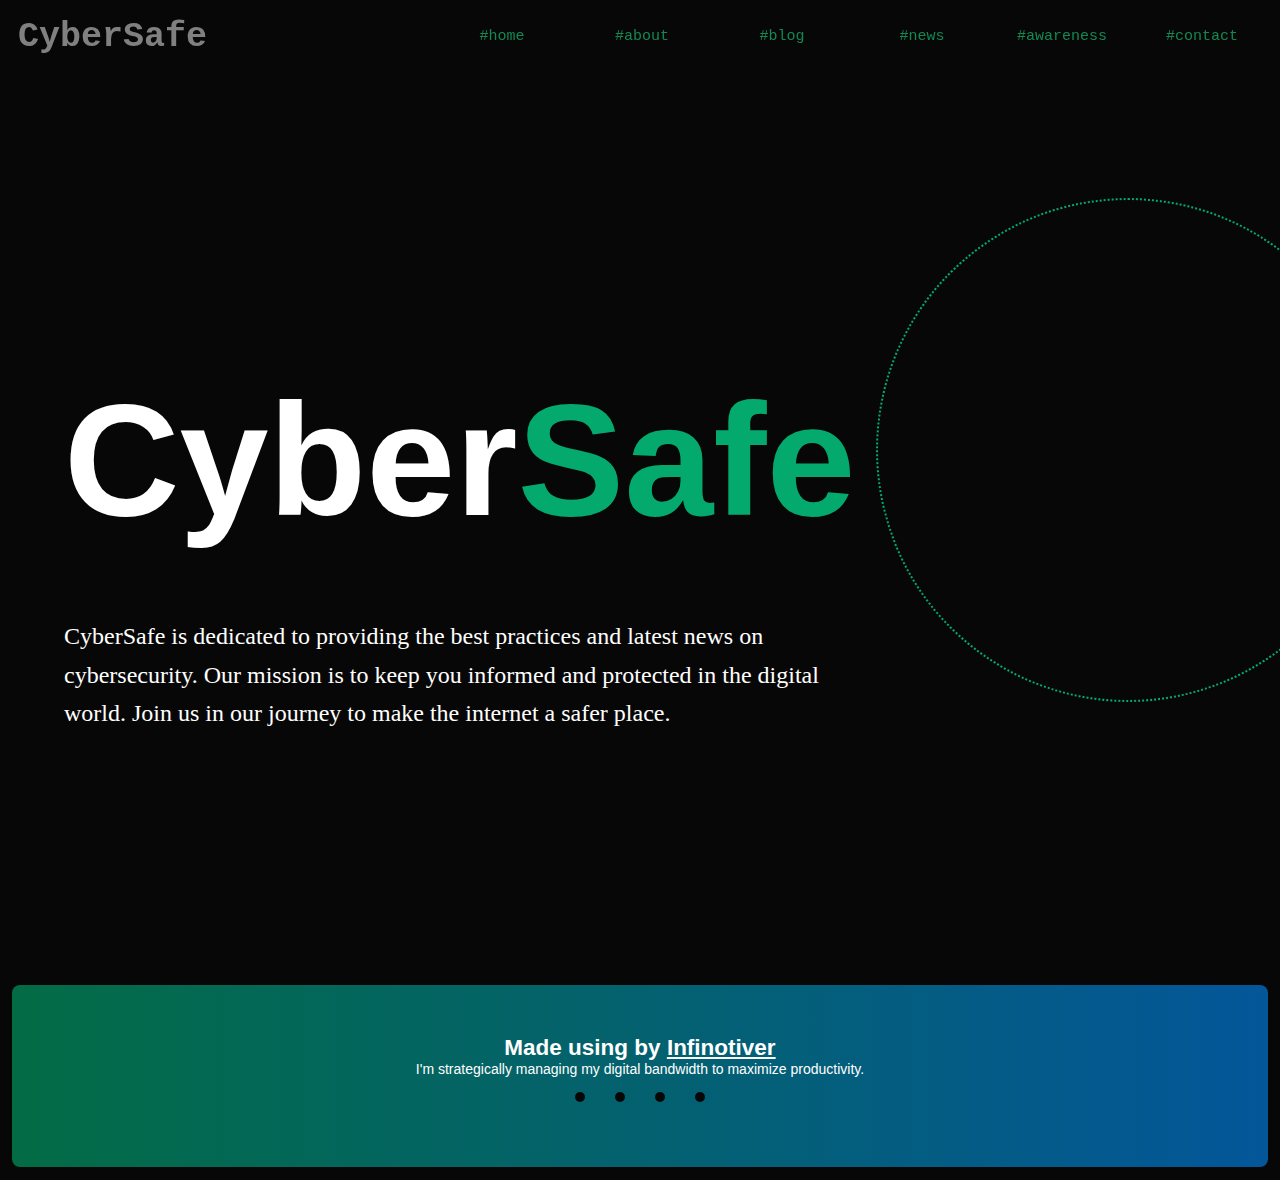
==== index.html @ e6b2fe3d "refactor: add decorative circle in header section" ====
<html>

<head>
    <link rel="stylesheet" href="assets/style.css">
    <link href="assets\boxicons\css\boxicons.min.css" rel="stylesheet">
    <title>CyberSafe | Home</title>
    <meta content="" name="description">
    <meta content="" name="keywords">
    <meta name="viewport" content="width=device-width,initial-scale=1.0">
    <!-- Favicons -->
    <link href="#" rel="icon">
    <link href="#" rel="apple-touch-icon">

</head>

<body>

    <div class="nav-bar">
        <h1>CyberSafe</h1>
        <ul>
            <li><a href="#">#home</a></li>
            <li><a href="#about">#about</a></li>
            <li><a href="#blog"></i>#blog</a></li>
            <li><a href="#news"></i>#news</a></li>
            <li><a href="#"></i>#awareness</a></li>
            <li><a href="#"></i>#contact</a></li>
        </ul>
    </div>
    <div class="header">
        <div class="header-text">
            <span class="white">Cyber</span><span class="green">Safe</span>
        </div>
        <div class="description">
            CyberSafe is dedicated to providing the best practices and latest news on cybersecurity. Our mission is to
            keep you informed and protected in the digital world. Join us in our journey to make the internet a safer
            place.
        </div>

        <div id="circle1"></div>
    </div>

    <footer>

        <div class="footer">
            <h2 align="center">Made using <span style="color: #f3ba94;"><i class="bx bxs-brain"></i></span> by
                <strong><u>Infinotiver</u></strong>
            </h2>
            <p align="center" style="font-size: 14px; color: #fff;">I'm strategically managing my digital bandwidth to
                maximize productivity.</p>
            <div class="footer-icons">
                <a href="https://github.com/infinotiver"><i class="bx bxl-github"></i></a>
                <a href="mailto:contact@infinotiver.anonaddy.com"><i class="bx bx-mail-send"></i></a>
                <a href="https://dsc.gg/cyberlarkhq"><i class="bx bxl-discord-alt"></i></a>
                <a href="htttps://infinotiver.is-a.dev"><i class="bx bx-globe"></i></a>
            </div>
        </div>
    </footer>
    <script src="assets/main.js"></script>
</body>

</html>
---- assets/style.css ----
:root {
  --text: #ffffff;
  --background: #080707;
  --primary: #20b47e;
  --secondary: #138853;
  --accent: #04aa6d;
}

/* ----------------------------------------
  General Styles
---------------------------------------- */

/* Reset default padding and margin */
* {
  padding: 0;
  margin: 0;
}

/* Body styles */
body {
  background: var(--background);
  -webkit-font-smoothing: antialiased;
  font: 15px arial;
  color: var(--text);
}


/* ----------------------------------------
  Selection Styles
---------------------------------------- */

/* Selected text styles */
::selection {
  background: var(--background);
  color: var(--primary);
}

/* Scrollbar styles */
::-webkit-scrollbar {
  width: 10px;
  display: none;
}


/* ----------------------------------------
  Miscellaneous Styles
---------------------------------------- */
.header {
  height: 100vh;
  display: flex;
  flex-direction: column;
  justify-content: center;
  align-items: flex-start;
  /* Align items to the left */
  color: var(--text);
  text-align: left;
  /* Align text to the left */
  position: relative;
  overflow: hidden;
  padding-left: 5vw;
  /* Add some left padding to match your design */
}

/* Base styles for header text */
.header-text {
  font-size: 10rem;
  font-weight: 700;
  padding: 5vh 0;
  /* Adjust padding to match design */
  color: var(--text);
  margin: 10px 0;
  display: block;
  /* Change to block to stack elements vertically */
  transition: all 0.5s ease;
}

/* Styles for white and green text in header */
.header-text .white,
.header-text .green {
  display: inline;
  transition: color 0.5s ease;
}

/* Styles for green text in header */
.header-text .green {
  color: var(--accent);
}

/* Hover effects for header text */
.header-text:hover {
  transform: translateX(20px);
}

/* Responsive adjustments for header text */
@media (max-width: 768px) {
  .header-text {
    font-size: 5rem;
    padding: 2.5vh 0;
  }

  .description {
    font-size: 1rem;
  }
}

/* Animation keyframes for header text */
@keyframes fadeIn {
  from {
    opacity: 0;
  }

  to {
    opacity: 1;
  }
}

/* Apply animation to header text */
.header-text {
  animation: fadeIn 2s ease-out;
}

.description {
  font-size: 1.5rem;
  margin-top: 10px;
  max-width: 800px;
  line-height: 1.6;
  text-align: left;
  /* Align text to the left */
  color: var(--text);
  font-family: consolas;
}



/* ----------------------------------------
  Master Navigation Panel
---------------------------------------- */
/* Styles for navigation bar */
.nav-bar {
  font-family: "Roboto Mono", monospace;
  top: 0;
  left: 0;
  z-index: 999;
  display: flex;
  align-items: center;
  text-align: center;
  position: sticky;
  background-color: transparent;
  backdrop-filter: blur(50px);
  padding: 8px;
  border-radius: 0 0 8px 8px;
}

/* Styles for navigation bar heading */
.nav-bar h1 {
  color: gray;
  font-size: 35px;
  margin-left: 10px;
  flex-grow: 1;
  text-align: left;
}

/* Hover effects for navigation bar heading */
.nav-bar h1:hover {
  color: var(--text);
}

/* Styles for navigation bar list */
.nav-bar ul {
  display: inline-flex;
  list-style: none;
  transition: all .3s ease-in-out 0s;
}

/* Styles for navigation bar list items */
.nav-bar ul li {
  width: 120px;
  margin: 10px;
  padding-top: 10px;
  padding-bottom: 10px;
  transition: .5s ease;
}

/* Styles for navigation bar links */
.nav-bar ul li a {
  text-decoration: none;
  color: var(--secondary);
  font-size: 15px;
}

/* Hover effects for navigation bar list items */
.nav-bar ul li:hover {
  background-color: var(--accent);
  border-radius: 50px;
  box-shadow: 0 0 20px 15px var(--secondary);
}

/* Hover effects for navigation bar links */
.nav-bar ul li:hover a {
  color: var(--text);
}


/* Responsive adjustments for navigation bar */
@media screen and (max-width:768px) {}


#circle1 {
  color: white;
  border-radius: 100%;
  border: 2px dotted var(--accent);
  position: absolute;
  width: 500px;
  height: 500px;

  right: -100px;
  top: 125px;
}


/* ----------------------------------------
  Footer
---------------------------------------- */

/* Styles for footer */
.footer {
  background: linear-gradient(to right, #036c45, #0452aa, #048c5c, #04aa6d, #20b47e, #105072);
  background-size: 600% 600%;
  border-radius: 8px;
  display: flex;
  flex-direction: column;
  justify-content: space-around;
  align-items: center;
  padding: 50px;
  margin: 12px;
  animation: gradient 10s ease infinite;
}

/* Animation keyframes for footer gradient */
@keyframes gradient {
  0% {
    background-position: 0 50%;
  }

  50% {
    background-position: 100% 50%;
  }

  100% {
    background-position: 0 50%;
  }
}

/* Styles for footer icons */
.footer-icons {
  display: flex;
  justify-content: center;
  align-items: center;
}

/* Styles for footer icon elements */
.footer-icons a {
  display: flex;
  flex-direction: column;
  justify-content: center;
  align-items: center;
  text-decoration: none;
  color: var(--text);
  margin: 10px;
  transition: .5s ease;
}

.footer-icons a i {
  font-size: 25px;
  padding: 5px;
  margin: 5px;
  color: var(--text);
  background: var(--background);
  border-radius: 50%;
  transition: .5s ease;
}

/* Hover effects for footer icons */
.footer-icons a:hover {
  background: var(--background);
  border-radius: 50%;
  color: var(--text);
  animation: pulse 1s ease infinite;
}

@keyframes pulse {
  0% {
    transform: scale(1);
  }

  50% {
    transform: scale(1.2);
  }

  100% {
    transform: scale(1);
  }
}

/* Styles for footer text */
.footer-text {
  text-align: center;
  font-size: 20px;
  color: var(--text);
  animation: fade 1s ease infinite;
}

@keyframes fade {
  0% {
    opacity: 1;
  }

  50% {
    opacity: .5;
  }

  100% {
    opacity: 1;
  }
}
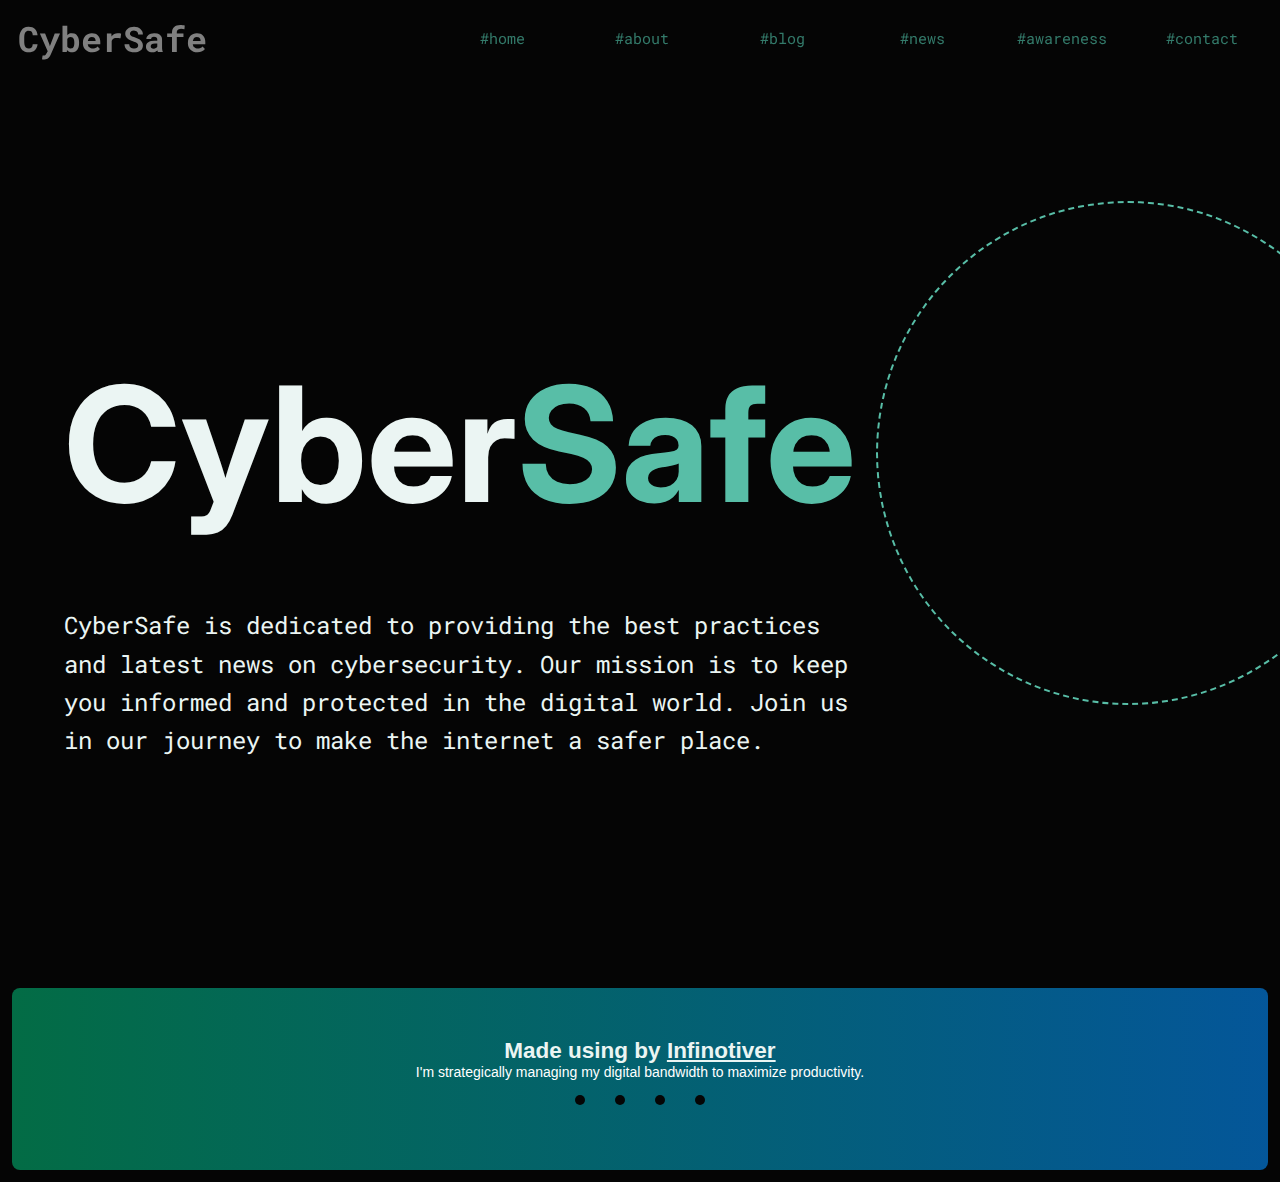
==== commit d51350b8: "refactor: Update meta tags for better SEO and description" ====
--- a/index.html
+++ b/index.html
@@ -4,13 +4,32 @@
     <link rel="stylesheet" href="assets/style.css">
     <link href="assets\boxicons\css\boxicons.min.css" rel="stylesheet">
     <title>CyberSafe | Home</title>
-    <meta content="" name="description">
-    <meta content="" name="keywords">
+    <meta
+        content="CyberSafe is dedicated to providing the best practices and latest news on cybersecurity. Our mission is to keep you informed and protected in the digital world. Join us in our journey to make the internet a safer place."
+        name="description">
+    <meta content="cybersecurity, internet safety, best practices, news, digital world" name="keywords">
     <meta name="viewport" content="width=device-width,initial-scale=1.0">
+    <!-- Open Graph Meta Tags -->
+    <meta property="og:title" content="CyberSafe - Keeping the Internet Secure">
+    <meta property="og:description"
+        content="CyberSafe is dedicated to providing the best practices and latest news on cybersecurity. Our mission is to keep you informed and protected in the digital world.">
+    <meta property="og:url" content="https://cyber-safe.vercel.app/">
+    <meta property="og:type" content="website">
+
+    <!-- Twitter Card Meta Tags -->
+    <meta name="twitter:card" content="summary_large_image">
+    <meta name="twitter:title" content="CyberSafe - Keeping the Internet Secure">
+    <meta name="twitter:description"
+        content="CyberSafe is dedicated to providing the best practices and latest news on cybersecurity. Our mission is to keep you informed and protected in the digital world.">
+
     <!-- Favicons -->
     <link href="#" rel="icon">
     <link href="#" rel="apple-touch-icon">
-
+    <link rel="preconnect" href="https://fonts.googleapis.com">
+    <link rel="preconnect" href="https://fonts.gstatic.com" crossorigin>
+    <link
+        href="https://fonts.googleapis.com/css2?family=Inter:wght@100..900&family=Roboto+Mono:ital,wght@0,100..700;1,100..700&display=swap"
+        rel="stylesheet">
 </head>
 
 <body>
@@ -25,11 +44,13 @@
             <li><a href="#"></i>#awareness</a></li>
             <li><a href="#"></i>#contact</a></li>
         </ul>
+        <div class="menu-icon">&#9776;</div>
     </div>
     <div class="header">
         <div class="header-text">
             <span class="white">Cyber</span><span class="green">Safe</span>
         </div>
+        <span class="rotating-text"></span>
         <div class="description">
             CyberSafe is dedicated to providing the best practices and latest news on cybersecurity. Our mission is to
             keep you informed and protected in the digital world. Join us in our journey to make the internet a safer
--- a/assets/style.css
+++ b/assets/style.css
@@ -1,9 +1,10 @@
 :root {
-  --text: #ffffff;
-  --background: #080707;
-  --primary: #20b47e;
-  --secondary: #138853;
-  --accent: #04aa6d;
+  /* Color variables */
+  --text: #ebf5f3;
+  --background: #050505;
+  --primary: #a4d7cc;
+  --secondary: #337a6a;
+  --accent: #58bea7;
 }
 
 /* ----------------------------------------
@@ -24,7 +25,6 @@
   color: var(--text);
 }
 
-
 /* ----------------------------------------
   Selection Styles
 ---------------------------------------- */
@@ -41,36 +41,32 @@
   display: none;
 }
 
-
-/* ----------------------------------------
-  Miscellaneous Styles
----------------------------------------- */
+/* ----------------------------------------
+  Header Styles
+---------------------------------------- */
+
 .header {
   height: 100vh;
   display: flex;
   flex-direction: column;
   justify-content: center;
   align-items: flex-start;
-  /* Align items to the left */
   color: var(--text);
   text-align: left;
-  /* Align text to the left */
   position: relative;
   overflow: hidden;
   padding-left: 5vw;
-  /* Add some left padding to match your design */
 }
 
 /* Base styles for header text */
 .header-text {
+  font-family: "Inter", sans-serif;
   font-size: 10rem;
   font-weight: 700;
   padding: 5vh 0;
-  /* Adjust padding to match design */
   color: var(--text);
   margin: 10px 0;
   display: block;
-  /* Change to block to stack elements vertically */
   transition: all 0.5s ease;
 }
 
@@ -91,50 +87,84 @@
   transform: translateX(20px);
 }
 
-/* Responsive adjustments for header text */
-@media (max-width: 768px) {
-  .header-text {
-    font-size: 5rem;
-    padding: 2.5vh 0;
-  }
-
-  .description {
-    font-size: 1rem;
-  }
-}
-
-/* Animation keyframes for header text */
-@keyframes fadeIn {
-  from {
-    opacity: 0;
-  }
-
-  to {
-    opacity: 1;
-  }
-}
-
 /* Apply animation to header text */
 .header-text {
   animation: fadeIn 2s ease-out;
 }
 
+/* Description styles */
 .description {
   font-size: 1.5rem;
   margin-top: 10px;
   max-width: 800px;
   line-height: 1.6;
   text-align: left;
-  /* Align text to the left */
-  color: var(--text);
-  font-family: consolas;
-}
-
-
+  color: var(--text);
+  font-family: "Roboto Mono", monospace;
+}
+
+/* Animation keyframes for header text */
+@keyframes fadeIn {
+  from {
+    opacity: 0;
+  }
+
+  to {
+    opacity: 1;
+  }
+}
+
+/* Rotating text styles */
+.rotating-text {
+  display: inline-block;
+  position: relative;
+  font-size: 2rem;
+  font-family: "Roboto Mono", monospace;
+  color: var(--accent);
+}
+
+.rotating-text::after {
+  content: '';
+  display: inline-block;
+  width: 2px;
+  height: 100%;
+  vertical-align: middle;
+  background-color: #f0f0f0;
+  animation: blink 0.75s step-end infinite;
+}
+
+@keyframes blink {
+
+  0%,
+  100% {
+    opacity: 1;
+  }
+
+  50% {
+    opacity: 0;
+  }
+}
+
+/* Responsive adjustments for header text */
+@media (max-width: 768px) {
+  .header-text {
+    font-size: 5rem;
+    padding: 2.5vh 0;
+  }
+
+  .description {
+    font-size: 1rem;
+  }
+
+  .rotating-text {
+    font-size: 1.2rem;
+  }
+}
 
 /* ----------------------------------------
   Master Navigation Panel
 ---------------------------------------- */
+
 /* Styles for navigation bar */
 .nav-bar {
   font-family: "Roboto Mono", monospace;
@@ -200,26 +230,82 @@
   color: var(--text);
 }
 
-
-/* Responsive adjustments for navigation bar */
-@media screen and (max-width:768px) {}
-
+/* Menu icon styles */
+.nav-bar .menu-icon {
+  display: none;
+}
+
+/* Media query for responsive design */
+@media (max-width: 900px) {
+  .nav-bar {
+    justify-content: space-between;
+    padding: 10px;
+  }
+
+  .nav-bar h1 {
+    margin-left: 0;
+    font-size: 25px;
+  }
+
+  .nav-bar ul {
+    position: fixed;
+    top: 60px;
+    left: -100%;
+    width: 100%;
+    height: 100vh;
+    flex-direction: column;
+    background-color: rgba(0, 0, 0, 0.9);
+    transition: all 0.3s ease;
+  }
+
+  .nav-bar ul.active {
+    left: 0;
+  }
+
+  .nav-bar ul li {
+    width: 100%;
+    margin: 10px 0;
+    text-align: center;
+  }
+
+  .nav-bar ul li a {
+    font-size: 20px;
+    color: white;
+  }
+
+  .nav-bar .menu-icon {
+    display: block;
+    cursor: pointer;
+    font-size: 25px;
+    color: gray;
+  }
+
+  .nav-bar .menu-icon {
+    display: flex;
+  }
+}
+
+/* ----------------------------------------
+  Circle Styles
+---------------------------------------- */
 
 #circle1 {
   color: white;
   border-radius: 100%;
-  border: 2px dotted var(--accent);
+  border: 2px dashed var(--accent);
+  border-spacing: 5px;
   position: absolute;
   width: 500px;
   height: 500px;
-
   right: -100px;
   top: 125px;
-}
-
-
-/* ----------------------------------------
-  Footer
+  overflow: hidden;
+  transform: rotate(0deg);
+  transition: transform 0.5s ease;
+}
+
+/* ----------------------------------------
+  Footer Styles
 ---------------------------------------- */
 
 /* Styles for footer */
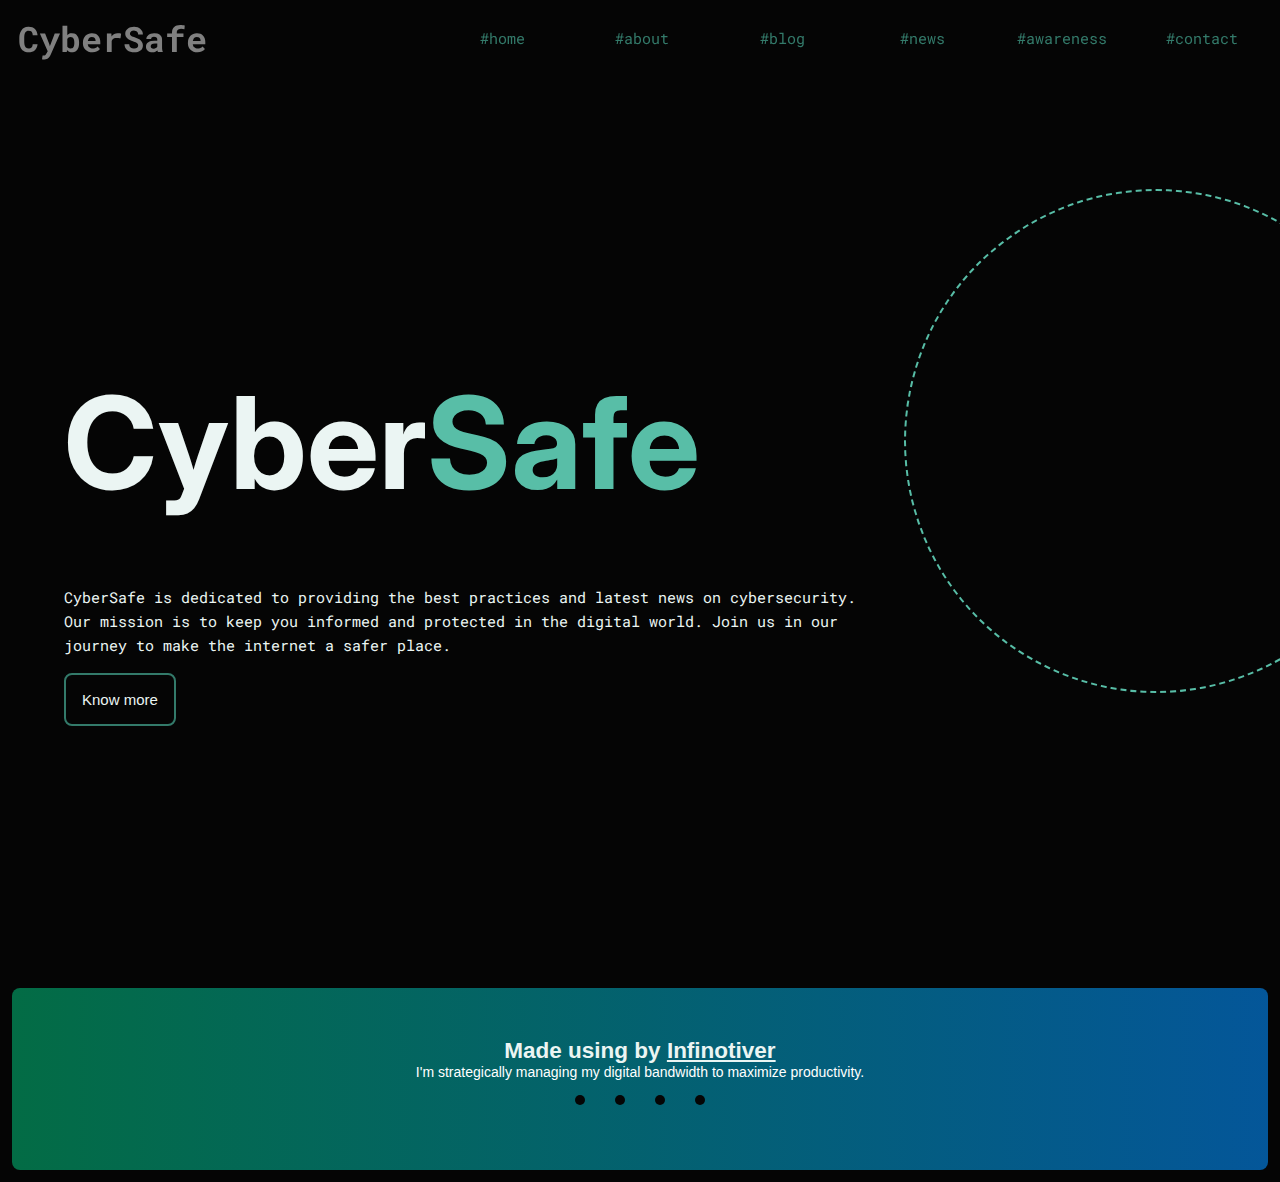
==== commit df1b96e3: "refactor: Update font sizes and styles for better readability and consistency" ====
--- a/index.html
+++ b/index.html
@@ -37,12 +37,24 @@
     <div class="nav-bar">
         <h1>CyberSafe</h1>
         <ul>
-            <li><a href="#">#home</a></li>
-            <li><a href="#about">#about</a></li>
-            <li><a href="#blog"></i>#blog</a></li>
-            <li><a href="#news"></i>#news</a></li>
-            <li><a href="#"></i>#awareness</a></li>
-            <li><a href="#"></i>#contact</a></li>
+            <a href="#">
+                <li>#home</li>
+            </a>
+            <a href="#">
+                <li>#about</li>
+            </a>
+            <a href="#">
+                <li>#blog</li>
+            </a>
+            <a href="#">
+                <li>#news</li>
+            </a>
+            <a href="#">
+                <li>#awareness</li>
+            </a>
+            <a href="#">
+                <li>#contact</li>
+            </a>
         </ul>
         <div class="menu-icon">&#9776;</div>
     </div>
@@ -56,7 +68,7 @@
             keep you informed and protected in the digital world. Join us in our journey to make the internet a safer
             place.
         </div>
-
+        <div class="cta-button"><a href="#">Know more</a></div>
         <div id="circle1"></div>
     </div>
 
--- a/assets/style.css
+++ b/assets/style.css
@@ -61,7 +61,7 @@
 /* Base styles for header text */
 .header-text {
   font-family: "Inter", sans-serif;
-  font-size: 10rem;
+  font-size: 8rem;
   font-weight: 700;
   padding: 5vh 0;
   color: var(--text);
@@ -94,7 +94,6 @@
 
 /* Description styles */
 .description {
-  font-size: 1.5rem;
   margin-top: 10px;
   max-width: 800px;
   line-height: 1.6;
@@ -118,7 +117,7 @@
 .rotating-text {
   display: inline-block;
   position: relative;
-  font-size: 2rem;
+  font-size: 1.5rem;
   font-family: "Roboto Mono", monospace;
   color: var(--accent);
 }
@@ -133,6 +132,22 @@
   animation: blink 0.75s step-end infinite;
 }
 
+.cta-button {
+  border-radius: 8px;
+  padding: 16px;
+  margin: 16px 0;
+  border: 2px solid var(--secondary);
+  transition: 0.4s all ease-in-out;
+  cursor:pointer;
+}
+.cta-button a {
+  color: var(--text);
+  text-decoration: none
+
+}
+.cta-button:hover {
+  background-color: var(--secondary)
+}
 @keyframes blink {
 
   0%,
@@ -146,9 +161,9 @@
 }
 
 /* Responsive adjustments for header text */
-@media (max-width: 768px) {
+@media (max-width: 900px) {
   .header-text {
-    font-size: 5rem;
+    font-size: 4rem;
     padding: 2.5vh 0;
   }
 
@@ -157,7 +172,37 @@
   }
 
   .rotating-text {
-    font-size: 1.2rem;
+    font-size: 1rem;
+  }
+}
+
+@media (max-width: 600px) {
+  .header-text {
+    font-size: 3rem;
+    padding: 2vh 0;
+  }
+
+  .description {
+    font-size: 0.8rem;
+  }
+
+  .rotating-text {
+    font-size: 0.8rem;
+  }
+}
+
+@media (max-width: 400px) {
+  .header-text {
+    font-size: 2rem;
+    padding: 1.5vh 0;
+  }
+
+  .description {
+    font-size: 0.6rem;
+  }
+
+  .rotating-text {
+    font-size: 0.6rem;
   }
 }
 
@@ -195,38 +240,83 @@
   color: var(--text);
 }
 
+/* Styles for navigation bar */
+.nav-bar {
+  font-family: "Roboto Mono", monospace;
+  top: 0;
+  left: 0;
+  z-index: 999;
+  display: flex;
+  align-items: center;
+  text-align: center;
+  position: sticky;
+  background-color: transparent;
+  backdrop-filter: blur(50px);
+  padding: 8px;
+  border-radius: 0 0 8px 8px;
+}
+
+/* Styles for navigation bar heading */
+.nav-bar h1 {
+  color: gray;
+  font-size: 35px;
+  margin-left: 10px;
+  flex-grow: 1;
+  text-align: left;
+}
+
+/* Hover effects for navigation bar heading */
+.nav-bar h1:hover {
+  color: var(--text);
+}
+
 /* Styles for navigation bar list */
 .nav-bar ul {
   display: inline-flex;
   list-style: none;
-  transition: all .3s ease-in-out 0s;
+  transition: all 0.3s ease-in-out;
 }
 
 /* Styles for navigation bar list items */
 .nav-bar ul li {
+  position: relative;
   width: 120px;
   margin: 10px;
   padding-top: 10px;
   padding-bottom: 10px;
-  transition: .5s ease;
+  transition: 0.5s ease;
+}
+
+/* Styles for navigation bar list items with ::before pseudo-element */
+.nav-bar ul li::before {
+  content: '';
+  position: absolute;
+  left: 0;
+  top: 100%;
+  height: 2px;
+  width: 100%;
+  transform: scaleX(0);
+  background-color: var(--accent);
+  transition: transform 0.3s ease-out;
+  transform-origin: right;
+}
+
+/* Hover effects for navigation bar list items with ::before pseudo-element */
+.nav-bar ul li:hover::before {
+  transform: scaleX(1);
+  transform-origin: left;
 }
 
 /* Styles for navigation bar links */
-.nav-bar ul li a {
+.nav-bar ul a {
   text-decoration: none;
   color: var(--secondary);
   font-size: 15px;
-}
-
-/* Hover effects for navigation bar list items */
-.nav-bar ul li:hover {
-  background-color: var(--accent);
-  border-radius: 50px;
-  box-shadow: 0 0 20px 15px var(--secondary);
+  transition: color 0.3s ease;
 }
 
 /* Hover effects for navigation bar links */
-.nav-bar ul li:hover a {
+.nav-bar ul a:hover {
   color: var(--text);
 }
 
@@ -234,6 +324,7 @@
 .nav-bar .menu-icon {
   display: none;
 }
+
 
 /* Media query for responsive design */
 @media (max-width: 900px) {
@@ -293,16 +384,17 @@
   color: white;
   border-radius: 100%;
   border: 2px dashed var(--accent);
-  border-spacing: 5px;
   position: absolute;
   width: 500px;
   height: 500px;
-  right: -100px;
-  top: 125px;
+  right: -10vw;
+  top: 12.5vh;
   overflow: hidden;
   transform: rotate(0deg);
   transition: transform 0.5s ease;
 }
+
+/* Section: 
 
 /* ----------------------------------------
   Footer Styles
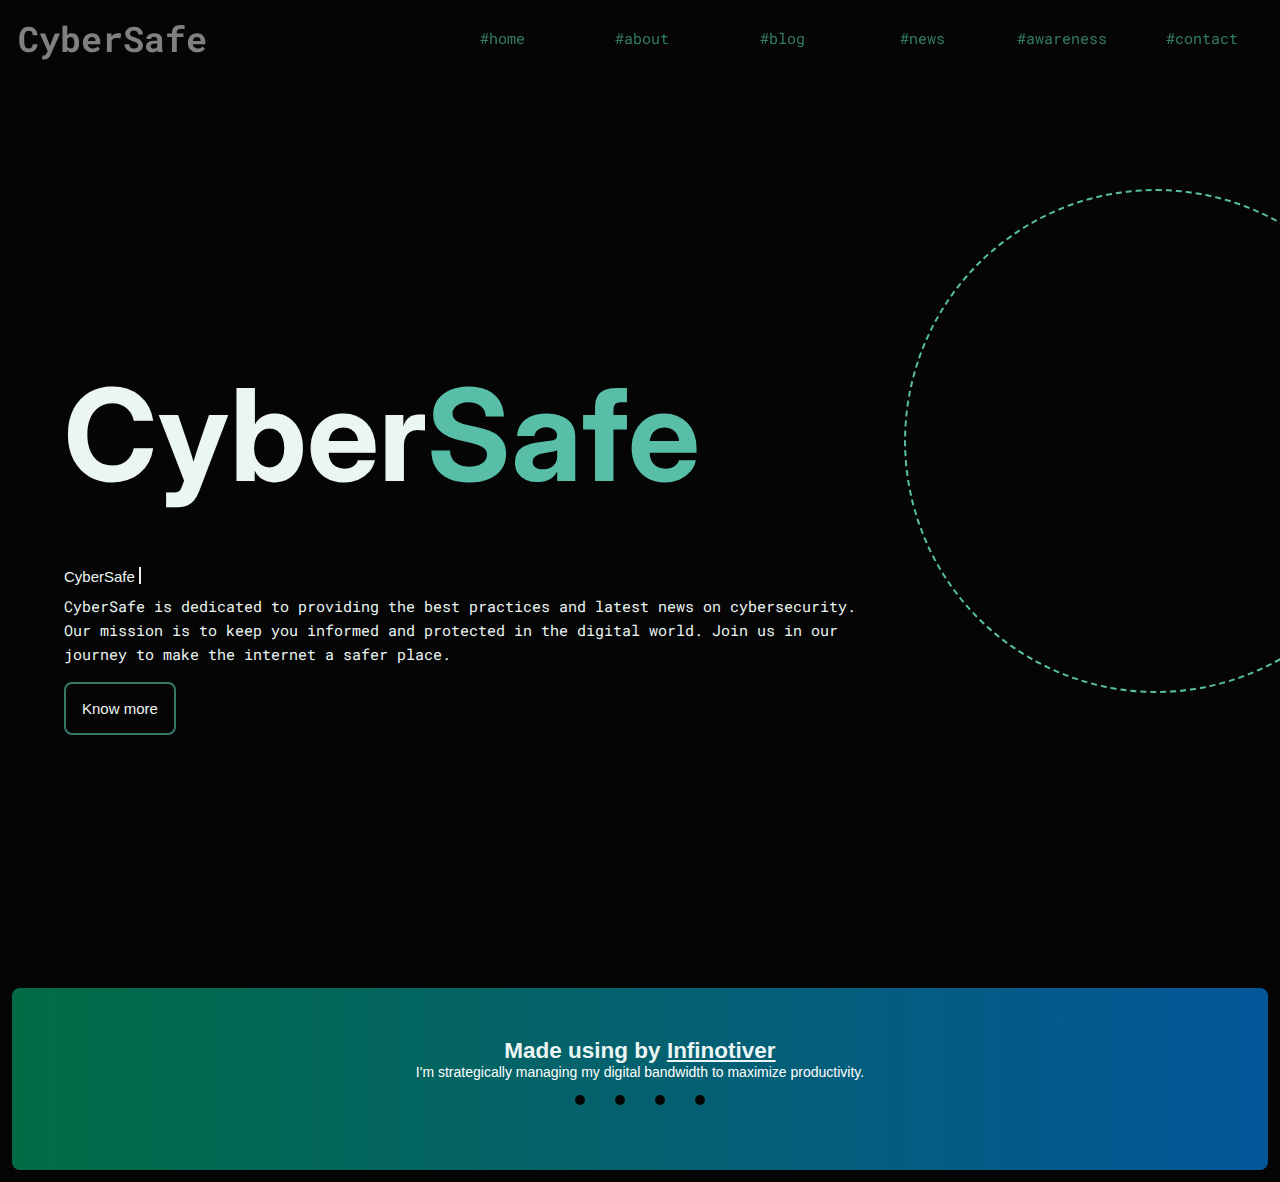
==== commit 63f4e3f7: "refactor: Update index.html for better structure and add rotating text container" ====
--- a/index.html
+++ b/index.html
@@ -62,7 +62,11 @@
         <div class="header-text">
             <span class="white">Cyber</span><span class="green">Safe</span>
         </div>
-        <span class="rotating-text"></span>
+        <div class="rotating-text-container">
+            CyberSafe 
+            <div class="rotating-text"></div>
+        </div>
+        
         <div class="description">
             CyberSafe is dedicated to providing the best practices and latest news on cybersecurity. Our mission is to
             keep you informed and protected in the digital world. Join us in our journey to make the internet a safer
@@ -71,7 +75,8 @@
         <div class="cta-button"><a href="#">Know more</a></div>
         <div id="circle1"></div>
     </div>
-
+    <section id="about">
+    </section>
     <footer>
 
         <div class="footer">
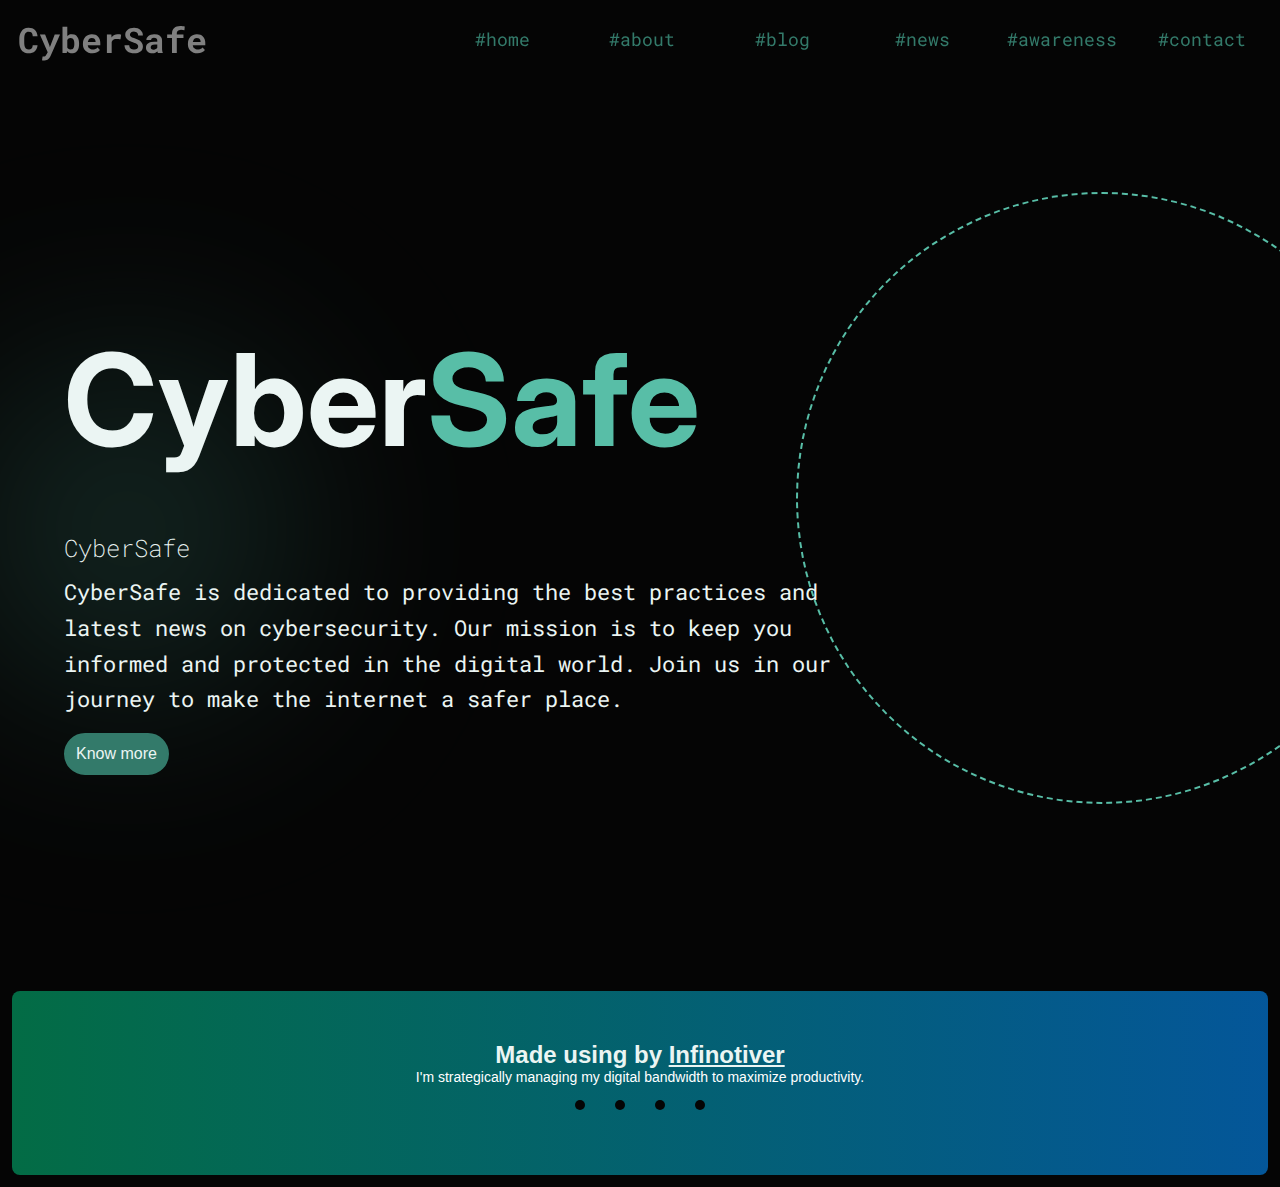
==== commit f4798a84: "refactor: Add background effect to header for better visual appeal" ====
--- a/index.html
+++ b/index.html
@@ -59,6 +59,7 @@
         <div class="menu-icon">&#9776;</div>
     </div>
     <div class="header">
+        <div class="bg-effect"></div>
         <div class="header-text">
             <span class="white">Cyber</span><span class="green">Safe</span>
         </div>
@@ -76,6 +77,7 @@
         <div id="circle1"></div>
     </div>
     <section id="about">
+
     </section>
     <footer>
 
--- a/assets/style.css
+++ b/assets/style.css
@@ -21,7 +21,7 @@
 body {
   background: var(--background);
   -webkit-font-smoothing: antialiased;
-  font: 15px arial;
+  font: 1rem arial;
   color: var(--text);
 }
 
@@ -40,7 +40,19 @@
   width: 10px;
   display: none;
 }
-
+.bg-effect {
+  position: absolute;
+  top: 50%;
+  left: 10%;
+  transform: translate(-50%, -50%);
+  width: 400px;
+  height: 400px;
+  border-radius: 50%;
+  background: radial-gradient(circle, var(--accent), #000000);
+  filter: blur(100px);
+  opacity: 0.25;
+  z-index: -1;
+}
 /* ----------------------------------------
   Header Styles
 ---------------------------------------- */
@@ -100,6 +112,7 @@
   text-align: left;
   color: var(--text);
   font-family: "Roboto Mono", monospace;
+  font-size: 1.4rem;
 }
 
 /* Animation keyframes for header text */
@@ -114,17 +127,20 @@
 }
 
 /* Rotating text styles */
-.rotating-text {
-  display: inline-block;
+.rotating-text-container {
   position: relative;
   font-size: 1.5rem;
   font-family: "Roboto Mono", monospace;
+  font-weight: 200;
+}
+
+.rotating-text {
   color: var(--accent);
+  display: inline;
 }
 
 .rotating-text::after {
   content: '';
-  display: inline-block;
   width: 2px;
   height: 100%;
   vertical-align: middle;
@@ -133,21 +149,25 @@
 }
 
 .cta-button {
-  border-radius: 8px;
-  padding: 16px;
+  border-radius: 24px;
+  padding: 10px;
   margin: 16px 0;
   border: 2px solid var(--secondary);
+  background-color: var(--secondary);
   transition: 0.4s all ease-in-out;
-  cursor:pointer;
-}
+  cursor: pointer;
+}
+
 .cta-button a {
   color: var(--text);
-  text-decoration: none
-
-}
+  text-decoration: none;
+}
+
 .cta-button:hover {
-  background-color: var(--secondary)
-}
+  border: 2px solid var(--accent);
+  background: var(--background);
+}
+
 @keyframes blink {
 
   0%,
@@ -160,55 +180,16 @@
   }
 }
 
-/* Responsive adjustments for header text */
-@media (max-width: 900px) {
-  .header-text {
-    font-size: 4rem;
-    padding: 2.5vh 0;
-  }
-
-  .description {
-    font-size: 1rem;
-  }
-
-  .rotating-text {
-    font-size: 1rem;
-  }
-}
-
-@media (max-width: 600px) {
-  .header-text {
-    font-size: 3rem;
-    padding: 2vh 0;
-  }
-
-  .description {
-    font-size: 0.8rem;
-  }
-
-  .rotating-text {
-    font-size: 0.8rem;
-  }
-}
-
-@media (max-width: 400px) {
-  .header-text {
-    font-size: 2rem;
-    padding: 1.5vh 0;
-  }
-
-  .description {
-    font-size: 0.6rem;
-  }
-
-  .rotating-text {
-    font-size: 0.6rem;
-  }
-}
 
 /* ----------------------------------------
   Master Navigation Panel
 ---------------------------------------- */
+
+
+/* Hover effects for navigation bar heading */
+.nav-bar h1:hover {
+  color: var(--text);
+}
 
 /* Styles for navigation bar */
 .nav-bar {
@@ -229,37 +210,7 @@
 /* Styles for navigation bar heading */
 .nav-bar h1 {
   color: gray;
-  font-size: 35px;
-  margin-left: 10px;
-  flex-grow: 1;
-  text-align: left;
-}
-
-/* Hover effects for navigation bar heading */
-.nav-bar h1:hover {
-  color: var(--text);
-}
-
-/* Styles for navigation bar */
-.nav-bar {
-  font-family: "Roboto Mono", monospace;
-  top: 0;
-  left: 0;
-  z-index: 999;
-  display: flex;
-  align-items: center;
-  text-align: center;
-  position: sticky;
-  background-color: transparent;
-  backdrop-filter: blur(50px);
-  padding: 8px;
-  border-radius: 0 0 8px 8px;
-}
-
-/* Styles for navigation bar heading */
-.nav-bar h1 {
-  color: gray;
-  font-size: 35px;
+  font-size: 2.2rem;
   margin-left: 10px;
   flex-grow: 1;
   text-align: left;
@@ -311,7 +262,7 @@
 .nav-bar ul a {
   text-decoration: none;
   color: var(--secondary);
-  font-size: 15px;
+  font-size: 1.1rem;
   transition: color 0.3s ease;
 }
 
@@ -326,55 +277,7 @@
 }
 
 
-/* Media query for responsive design */
-@media (max-width: 900px) {
-  .nav-bar {
-    justify-content: space-between;
-    padding: 10px;
-  }
-
-  .nav-bar h1 {
-    margin-left: 0;
-    font-size: 25px;
-  }
-
-  .nav-bar ul {
-    position: fixed;
-    top: 60px;
-    left: -100%;
-    width: 100%;
-    height: 100vh;
-    flex-direction: column;
-    background-color: rgba(0, 0, 0, 0.9);
-    transition: all 0.3s ease;
-  }
-
-  .nav-bar ul.active {
-    left: 0;
-  }
-
-  .nav-bar ul li {
-    width: 100%;
-    margin: 10px 0;
-    text-align: center;
-  }
-
-  .nav-bar ul li a {
-    font-size: 20px;
-    color: white;
-  }
-
-  .nav-bar .menu-icon {
-    display: block;
-    cursor: pointer;
-    font-size: 25px;
-    color: gray;
-  }
-
-  .nav-bar .menu-icon {
-    display: flex;
-  }
-}
+
 
 /* ----------------------------------------
   Circle Styles
@@ -385,8 +288,8 @@
   border-radius: 100%;
   border: 2px dashed var(--accent);
   position: absolute;
-  width: 500px;
-  height: 500px;
+  width: 38rem;
+  height: 38rem;
   right: -10vw;
   top: 12.5vh;
   overflow: hidden;
@@ -394,7 +297,8 @@
   transition: transform 0.5s ease;
 }
 
-/* Section: 
+
+
 
 /* ----------------------------------------
   Footer Styles
@@ -410,7 +314,7 @@
   justify-content: space-around;
   align-items: center;
   padding: 50px;
-  margin: 12px;
+  margin: 0.75rem;
   animation: gradient 10s ease infinite;
 }
 
@@ -444,12 +348,12 @@
   align-items: center;
   text-decoration: none;
   color: var(--text);
-  margin: 10px;
+  margin: 0.625rem;
   transition: .5s ease;
 }
 
 .footer-icons a i {
-  font-size: 25px;
+  font-size: 1.4rem;
   padding: 5px;
   margin: 5px;
   color: var(--text);
@@ -483,7 +387,7 @@
 /* Styles for footer text */
 .footer-text {
   text-align: center;
-  font-size: 20px;
+  font-size: 1.25rem;
   color: var(--text);
   animation: fade 1s ease infinite;
 }
@@ -500,4 +404,112 @@
   100% {
     opacity: 1;
   }
+}
+
+
+/* Responsive adjustments for 992px and below */
+@media (max-width: 992px) {
+  .header-text {
+    font-size: 6rem;
+    padding: 2.5vh 0;
+  }
+
+  .description {
+    font-size: 1.2rem;
+  }
+
+  .rotating-text {
+    font-size: 1.2rem;
+  }
+
+  .nav-bar {
+    justify-content: space-between;
+    padding: 6px;
+  }
+
+  .nav-bar h1 {
+    margin-left: 0;
+    font-size: 1.5625rem;
+  }
+
+  .nav-bar ul {
+    position: fixed;
+    top: 60px;
+    left: -100%;
+    width: 100%;
+    height: 100vh;
+    flex-direction: column;
+    background-color: rgba(0, 0, 0, 0.9);
+    transition: all 0.3s ease;
+  }
+
+  .nav-bar ul.active {
+    left: 0;
+  }
+
+  .nav-bar ul li {
+    width: 100%;
+    margin: 0.625rem 0;
+    text-align: center;
+  }
+
+  .nav-bar ul li a {
+    font-size: 1.25rem;
+    color: white;
+  }
+
+  .nav-bar .menu-icon {
+    display: block;
+    cursor: pointer;
+    font-size: 1.4rem;
+    color: gray;
+  }
+}
+
+/* Responsive adjustments for 768px and below */
+@media (max-width: 768px) {
+  .header-text {
+    font-size: 4rem;
+    padding: 2vh 0;
+  }
+
+  .description {
+    font-size: 1.1rem;
+  }
+
+  .rotating-text {
+    font-size: 1.1rem;
+  }
+}
+
+/* Responsive adjustments for 576px and below */
+@media (max-width: 576px) {
+  .header-text {
+    font-size: 3.25rem;
+    padding: 2vh 0;
+  }
+
+  .description {
+    font-size: 1.2rem;
+  }
+
+  .rotating-text-container {
+    display: none
+  }
+}
+
+/* Responsive adjustments for 400px and below */
+@media (max-width: 400px) {
+  .header-text {
+    font-size: 2.5rem;
+    padding: 1.5vh 0;
+  }
+
+  .description {
+    font-size: 1.1rem;
+  }
+
+  .rotating-text-container {
+    display: none
+  }
 }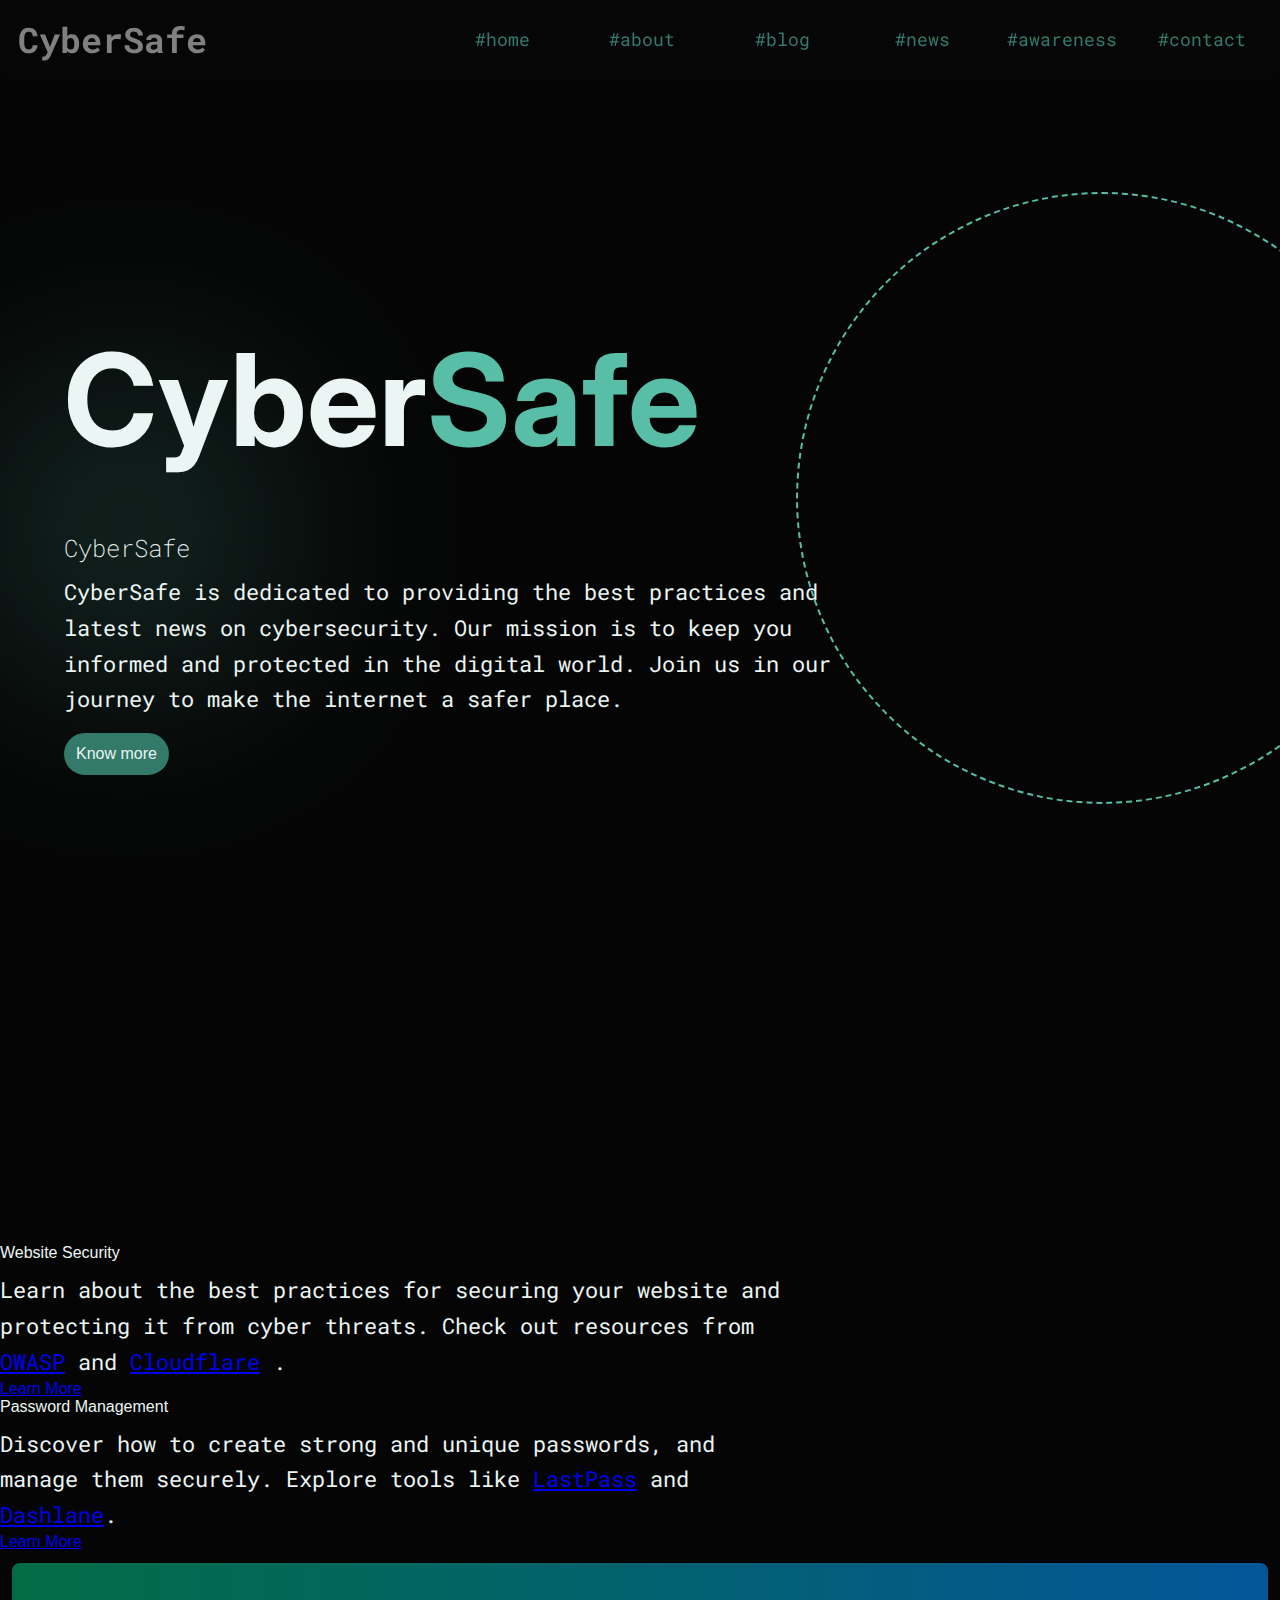
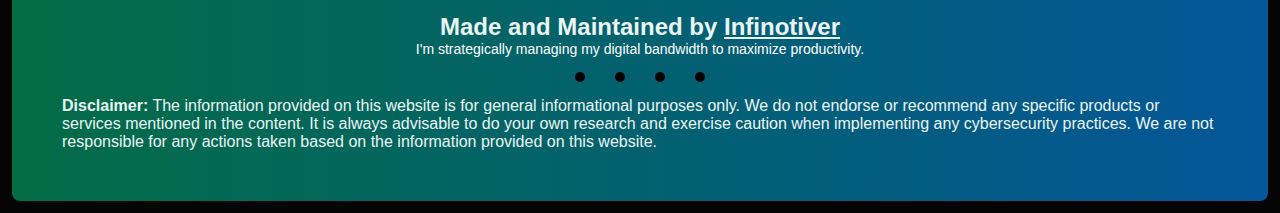
==== commit 234e4a5f: "refactor: Update footer section credits" ====
--- a/index.html
+++ b/index.html
@@ -1,101 +1,133 @@
 <html>
-
-<head>
-    <link rel="stylesheet" href="assets/style.css">
-    <link href="assets\boxicons\css\boxicons.min.css" rel="stylesheet">
-    <title>CyberSafe | Home</title>
-    <meta
-        content="CyberSafe is dedicated to providing the best practices and latest news on cybersecurity. Our mission is to keep you informed and protected in the digital world. Join us in our journey to make the internet a safer place."
-        name="description">
-    <meta content="cybersecurity, internet safety, best practices, news, digital world" name="keywords">
-    <meta name="viewport" content="width=device-width,initial-scale=1.0">
-    <!-- Open Graph Meta Tags -->
-    <meta property="og:title" content="CyberSafe - Keeping the Internet Secure">
-    <meta property="og:description"
-        content="CyberSafe is dedicated to providing the best practices and latest news on cybersecurity. Our mission is to keep you informed and protected in the digital world.">
-    <meta property="og:url" content="https://cyber-safe.vercel.app/">
-    <meta property="og:type" content="website">
-
-    <!-- Twitter Card Meta Tags -->
-    <meta name="twitter:card" content="summary_large_image">
-    <meta name="twitter:title" content="CyberSafe - Keeping the Internet Secure">
-    <meta name="twitter:description"
-        content="CyberSafe is dedicated to providing the best practices and latest news on cybersecurity. Our mission is to keep you informed and protected in the digital world.">
-
-    <!-- Favicons -->
-    <link href="#" rel="icon">
-    <link href="#" rel="apple-touch-icon">
-    <link rel="preconnect" href="https://fonts.googleapis.com">
-    <link rel="preconnect" href="https://fonts.gstatic.com" crossorigin>
-    <link
-        href="https://fonts.googleapis.com/css2?family=Inter:wght@100..900&family=Roboto+Mono:ital,wght@0,100..700;1,100..700&display=swap"
-        rel="stylesheet">
-</head>
-
-<body>
-
-    <div class="nav-bar">
-        <h1>CyberSafe</h1>
-        <ul>
+   <head>
+      <link rel="stylesheet" href="assets/style.css">
+      <link href="assets\boxicons\css\boxicons.min.css" rel="stylesheet">
+      <title>CyberSafe | Home</title>
+      <meta
+         content="CyberSafe is dedicated to providing the best practices and latest news on cybersecurity. Our mission is to keep you informed and protected in the digital world. Join us in our journey to make the internet a safer place."
+         name="description">
+      <meta content="cybersecurity, internet safety, best practices, news, digital world" name="keywords">
+      <meta name="viewport" content="width=device-width,initial-scale=1.0">
+      <!-- Open Graph Meta Tags -->
+      <meta property="og:title" content="CyberSafe - Keeping the Internet Secure">
+      <meta property="og:description"
+         content="CyberSafe is dedicated to providing the best practices and latest news on cybersecurity. Our mission is to keep you informed and protected in the digital world.">
+      <meta property="og:url" content="https://cyber-safe.vercel.app/">
+      <meta property="og:type" content="website">
+      <!-- Twitter Card Meta Tags -->
+      <meta name="twitter:card" content="summary_large_image">
+      <meta name="twitter:title" content="CyberSafe - Keeping the Internet Secure">
+      <meta name="twitter:description"
+         content="CyberSafe is dedicated to providing the best practices and latest news on cybersecurity. Our mission is to keep you informed and protected in the digital world.">
+      <!-- Favicons -->
+      <link href="#" rel="icon">
+      <link href="#" rel="apple-touch-icon">
+      <link rel="preconnect" href="https://fonts.googleapis.com">
+      <link rel="preconnect" href="https://fonts.gstatic.com" crossorigin>
+      <link
+         href="https://fonts.googleapis.com/css2?family=Inter:wght@100..900&family=Roboto+Mono:ital,wght@0,100..700;1,100..700&display=swap"
+         rel="stylesheet">
+   </head>
+   <body>
+      <div class="nav-bar">
+         <h1>CyberSafe</h1>
+         <ul>
             <a href="#">
-                <li>#home</li>
+               <li>#home</li>
             </a>
             <a href="#">
-                <li>#about</li>
+               <li>#about</li>
             </a>
             <a href="#">
-                <li>#blog</li>
+               <li>#blog</li>
             </a>
             <a href="#">
-                <li>#news</li>
+               <li>#news</li>
             </a>
             <a href="#">
-                <li>#awareness</li>
+               <li>#awareness</li>
             </a>
             <a href="#">
-                <li>#contact</li>
+               <li>#contact</li>
             </a>
-        </ul>
-        <div class="menu-icon">&#9776;</div>
-    </div>
-    <div class="header">
-        <div class="bg-effect"></div>
-        <div class="header-text">
+         </ul>
+         <div class="menu-icon">&#9776;</div>
+      </div>
+      <div class="header">
+         <div class="bg-effect"></div>
+         <div class="header-text">
             <span class="white">Cyber</span><span class="green">Safe</span>
-        </div>
-        <div class="rotating-text-container">
-            CyberSafe 
+         </div>
+         <div class="rotating-text-container">
+            CyberSafe
             <div class="rotating-text"></div>
-        </div>
-        
-        <div class="description">
+         </div>
+         <div class="description">
             CyberSafe is dedicated to providing the best practices and latest news on cybersecurity. Our mission is to
             keep you informed and protected in the digital world. Join us in our journey to make the internet a safer
             place.
-        </div>
-        <div class="cta-button"><a href="#">Know more</a></div>
-        <div id="circle1"></div>
-    </div>
-    <section id="about">
-
-    </section>
-    <footer>
-
-        <div class="footer">
-            <h2 align="center">Made using <span style="color: #f3ba94;"><i class="bx bxs-brain"></i></span> by
-                <strong><u>Infinotiver</u></strong>
+         </div>
+         <div class="cta-button"><a href="#">Know more</a></div>
+         <div id="circle1"></div>
+      </div>
+      <section id="statistics">
+         <div class="middle-text">
+            <!-- <h2>Staying Safe in the Digital World</h2> -->
+            <div class="stats fade-in">
+               <span class="emphasis">Phishing attacks</span> account for more than <span class="emphasis">80%</span>*
+               of reported security incidents.
+               <cite>*Various researches & reports</cite>
+            </div>
+         </div>
+      </section>
+      <section>
+         <div class="cards-container">
+            <div class="card">
+               <div class="title">Website Security</div>
+               <div class="description">Learn about the best practices for securing your website and protecting it from
+                  cyber threats. Check out resources from
+                  <a href="https://www.owasp.org/">OWASP</a>
+                  and
+                  <a href="https://www.cloudflare.com/">Cloudflare</a>
+                  .
+               </div>
+               <div class="button"><a href="https://www.owasp.org/">Learn More</a></div>
+            </div>
+            <div class="card">
+               <div class="title">Password Management</div>
+               <div class="description">Discover how to create strong and unique passwords, and manage them securely.
+                  Explore tools like
+                  <a href="https://www.lastpass.com/">LastPass</a>
+                  and
+                  <a href="https://www.dashlane.com/">Dashlane</a>.
+               </div>
+               <div class="button"><a href="https://www.lastpass.com/">Learn More</a></div>
+            </div>
+         </div>
+      </section>
+      <footer>
+         <div class="footer">
+            <h2 align="center">Made and Maintained by
+               <strong><u>Infinotiver</u></strong>
             </h2>
             <p align="center" style="font-size: 14px; color: #fff;">I'm strategically managing my digital bandwidth to
-                maximize productivity.</p>
+               maximize productivity.
+            </p>
             <div class="footer-icons">
-                <a href="https://github.com/infinotiver"><i class="bx bxl-github"></i></a>
-                <a href="mailto:contact@infinotiver.anonaddy.com"><i class="bx bx-mail-send"></i></a>
-                <a href="https://dsc.gg/cyberlarkhq"><i class="bx bxl-discord-alt"></i></a>
-                <a href="htttps://infinotiver.is-a.dev"><i class="bx bx-globe"></i></a>
+               <a href="https://github.com/infinotiver"><i class="bx bxl-github"></i></a>
+               <a href="mailto:contact@infinotiver.anonaddy.com"><i class="bx bx-mail-send"></i></a>
+               <a href="https://dsc.gg/cyberlarkhq"><i class="bx bxl-discord-alt"></i></a>
+               <a href="htttps://infinotiver.is-a.dev"><i class="bx bx-globe"></i></a>
             </div>
-        </div>
-    </footer>
-    <script src="assets/main.js"></script>
-</body>
-
+            <div class="disclaimer">
+               <strong>Disclaimer:</strong> The information provided on this website is for general informational
+               purposes only. We do not endorse or recommend any specific products or services mentioned in the
+               content. It is always advisable to do your own research and exercise caution when implementing any
+               cybersecurity practices. We are not responsible for any actions taken based on the information provided
+               on this website.
+            </div>
+         </div>
+      </footer>
+      <script src="assets/main.js"></script>
+   </body>
 </html>--- a/assets/style.css
+++ b/assets/style.css
@@ -40,6 +40,7 @@
   width: 10px;
   display: none;
 }
+
 .bg-effect {
   position: absolute;
   top: 50%;
@@ -53,6 +54,7 @@
   opacity: 0.25;
   z-index: -1;
 }
+
 /* ----------------------------------------
   Header Styles
 ---------------------------------------- */
@@ -292,11 +294,90 @@
   height: 38rem;
   right: -10vw;
   top: 12.5vh;
-  overflow: hidden;
   transform: rotate(0deg);
   transition: transform 0.5s ease;
 }
 
+/* ----------------------------------------
+  Statistics Section Style
+---------------------------------------- */
+#statistics {
+  display: flex;
+  justify-content: center;
+  align-items: center;
+  padding: 5%;
+  box-sizing: border-box;
+}
+
+.middle-text {
+  text-align: center;
+  color: var(--text-dark);
+  margin: 0 auto;
+}
+
+.middle-text .stats {
+  padding: 16px;
+  font-size: 2.5rem;
+  position: relative;
+  width: 100%;
+  max-width: 60vw;
+  opacity: 0;
+  transform: scale(0.8);
+  transition: opacity 0.5s ease-in-out, transform 0.5s ease-in-out;
+  margin: 0 auto;
+  border-radius: 24px;
+}
+
+
+.middle-text .stats.visible {
+  opacity: 1;
+  transform: scale(1);
+}
+
+.middle-text .stats.hidden {
+  opacity: 0;
+  transform: scale(0.8);
+}
+
+.middle-text .stats cite {
+  font-size: 0.8rem;
+  font-style: normal;
+  text-align: right;
+  display: block;
+  color: lightgray;
+}
+
+.middle-text .emphasis {
+  display: inline;
+  color: var(--accent);
+  position: relative;
+  transition: color 0.3s ease, transform 0.3s ease;
+}
+
+.middle-text .emphasis::before {
+  content: "";
+  position: absolute;
+  left: 0;
+  bottom: -4px;
+  width: 100%;
+  height: 4px;
+  border-radius: 24px;
+  background: var(--secondary);
+  transform: scaleX(0);
+  transform-origin: bottom right;
+  transition: transform 0.3s ease;
+}
+
+.middle-text .emphasis:hover::before {
+  transform: scaleX(1);
+  transform-origin: bottom left;
+}
+
+.middle-text .emphasis:hover {
+  color: var(--accent);
+  text-shadow: 0 2px 4px rgba(0, 0, 0, 0.3);
+  transform: scale(1.1);
+}
 
 
 
@@ -464,6 +545,12 @@
     font-size: 1.4rem;
     color: gray;
   }
+
+  .middle-text .stats {
+    padding: 12px;
+    font-size: 2.2rem;
+
+  }
 }
 
 /* Responsive adjustments for 768px and below */
@@ -480,6 +567,10 @@
   .rotating-text {
     font-size: 1.1rem;
   }
+  .middle-text .stats {
+    padding: 10px;
+    font-size: 2rem;
+  }
 }
 
 /* Responsive adjustments for 576px and below */
@@ -512,4 +603,12 @@
   .rotating-text-container {
     display: none
   }
+  .middle-text .stats {
+    padding: 6px;
+    font-size: 1.6rem;
+    max-width: 100vw;
+  }
+  .middle-text .stats cite {
+    font-size: 0.6rem;
+  }
 }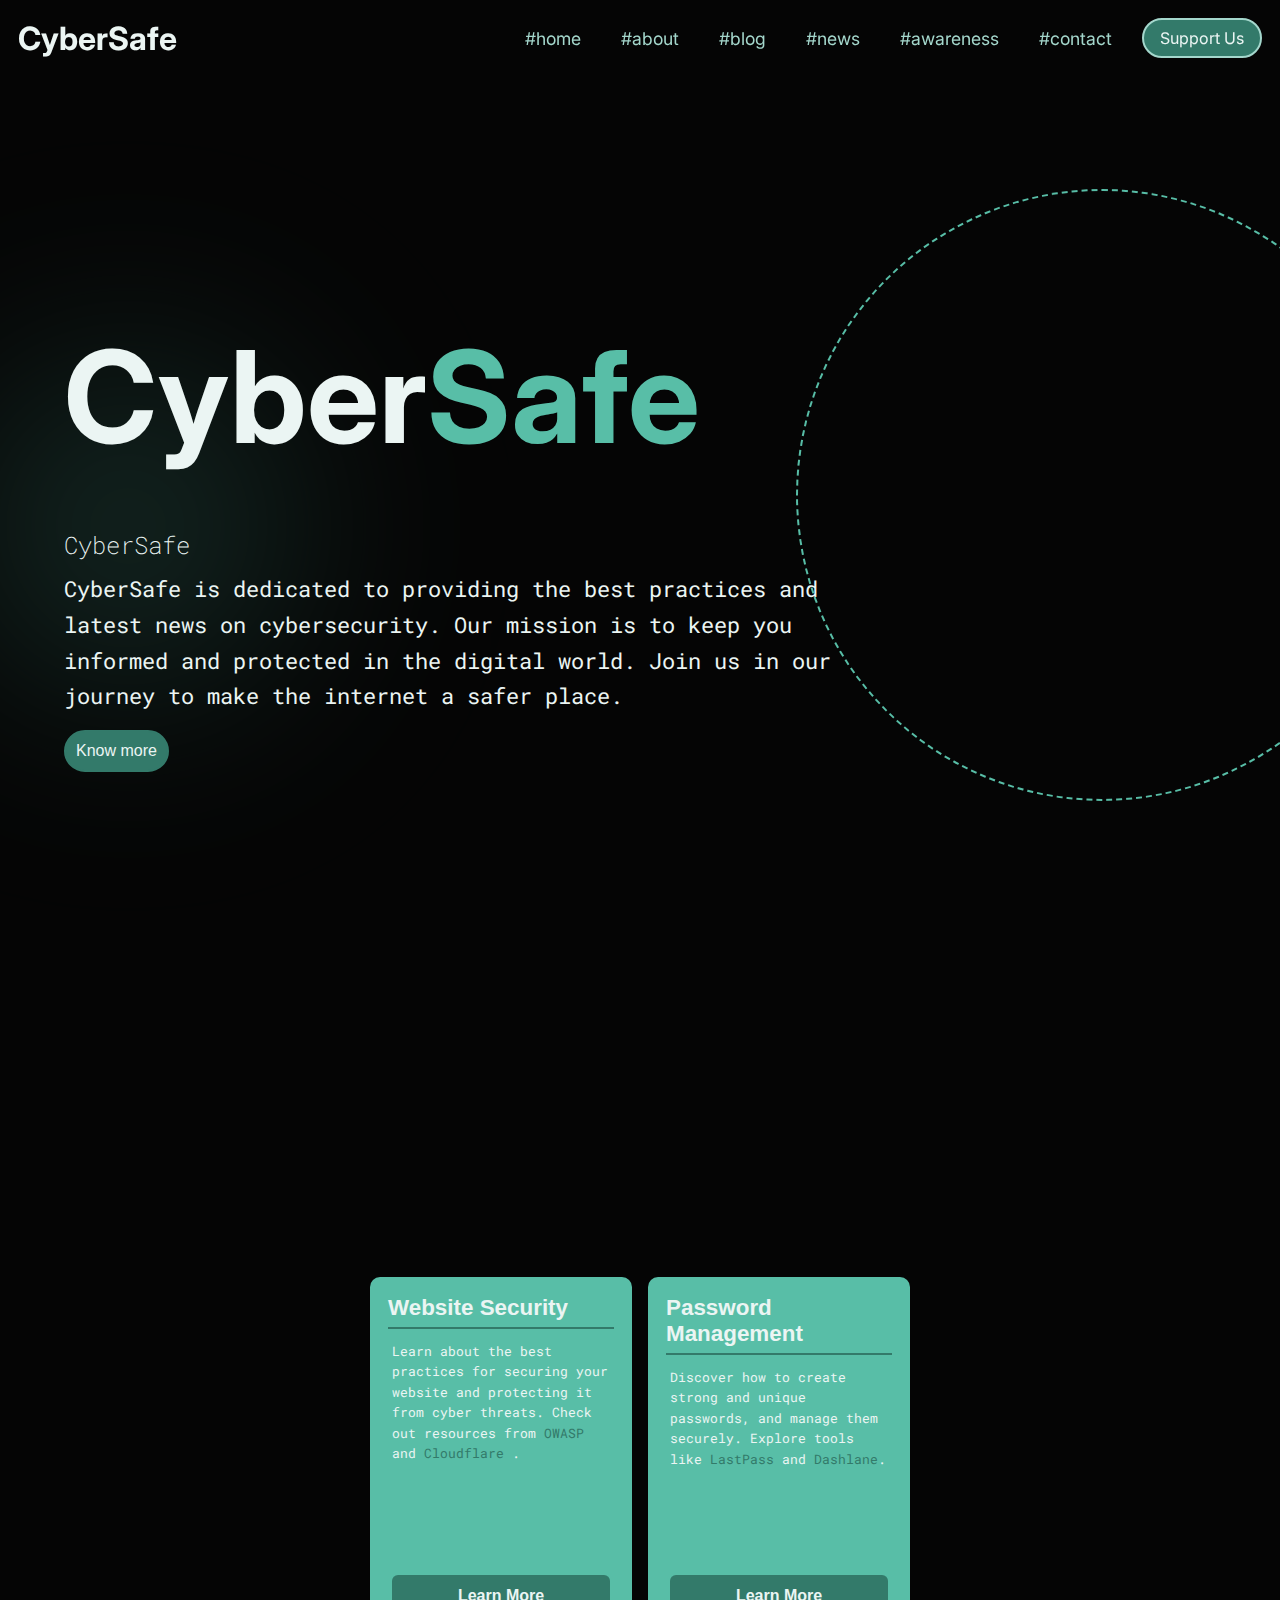
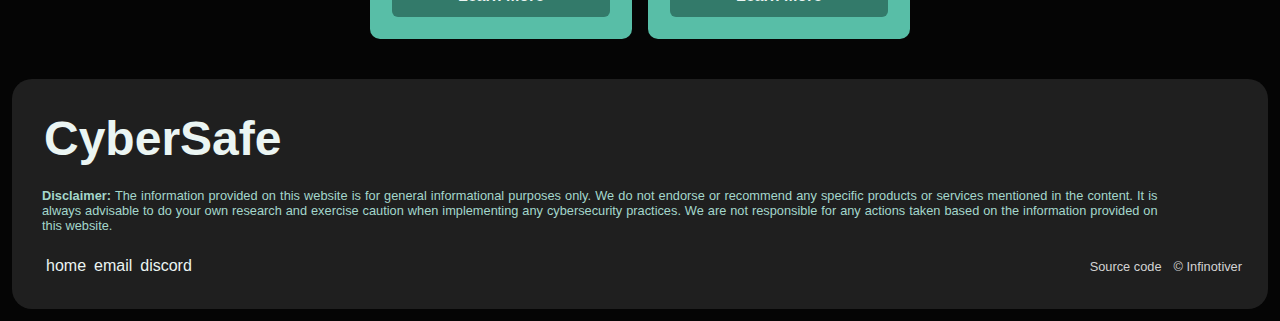
==== commit 4db445c3: "add nav bar button" ====
--- a/index.html
+++ b/index.html
@@ -1,133 +1,131 @@
 <html>
-   <head>
-      <link rel="stylesheet" href="assets/style.css">
-      <link href="assets\boxicons\css\boxicons.min.css" rel="stylesheet">
-      <title>CyberSafe | Home</title>
-      <meta
-         content="CyberSafe is dedicated to providing the best practices and latest news on cybersecurity. Our mission is to keep you informed and protected in the digital world. Join us in our journey to make the internet a safer place."
-         name="description">
-      <meta content="cybersecurity, internet safety, best practices, news, digital world" name="keywords">
-      <meta name="viewport" content="width=device-width,initial-scale=1.0">
-      <!-- Open Graph Meta Tags -->
-      <meta property="og:title" content="CyberSafe - Keeping the Internet Secure">
-      <meta property="og:description"
-         content="CyberSafe is dedicated to providing the best practices and latest news on cybersecurity. Our mission is to keep you informed and protected in the digital world.">
-      <meta property="og:url" content="https://cyber-safe.vercel.app/">
-      <meta property="og:type" content="website">
-      <!-- Twitter Card Meta Tags -->
-      <meta name="twitter:card" content="summary_large_image">
-      <meta name="twitter:title" content="CyberSafe - Keeping the Internet Secure">
-      <meta name="twitter:description"
-         content="CyberSafe is dedicated to providing the best practices and latest news on cybersecurity. Our mission is to keep you informed and protected in the digital world.">
-      <!-- Favicons -->
-      <link href="#" rel="icon">
-      <link href="#" rel="apple-touch-icon">
-      <link rel="preconnect" href="https://fonts.googleapis.com">
-      <link rel="preconnect" href="https://fonts.gstatic.com" crossorigin>
-      <link
-         href="https://fonts.googleapis.com/css2?family=Inter:wght@100..900&family=Roboto+Mono:ital,wght@0,100..700;1,100..700&display=swap"
-         rel="stylesheet">
-   </head>
-   <body>
-      <div class="nav-bar">
-         <h1>CyberSafe</h1>
-         <ul>
-            <a href="#">
-               <li>#home</li>
-            </a>
-            <a href="#">
-               <li>#about</li>
-            </a>
-            <a href="#">
-               <li>#blog</li>
-            </a>
-            <a href="#">
-               <li>#news</li>
-            </a>
-            <a href="#">
-               <li>#awareness</li>
-            </a>
-            <a href="#">
-               <li>#contact</li>
-            </a>
-         </ul>
-         <div class="menu-icon">&#9776;</div>
+
+<head>
+   <link rel="stylesheet" href="assets/style.css">
+   <link href="assets\boxicons\css\boxicons.min.css" rel="stylesheet">
+   <title>CyberSafe | Home</title>
+   <meta
+      content="CyberSafe is dedicated to providing the best practices and latest news on cybersecurity. Our mission is to keep you informed and protected in the digital world. Join us in our journey to make the internet a safer place."
+      name="description">
+   <meta content="cybersecurity, internet safety, best practices, news, digital world" name="keywords">
+   <meta name="viewport" content="width=device-width,initial-scale=1.0">
+   <!-- Open Graph Meta Tags -->
+   <meta property="og:title" content="CyberSafe - Keeping the Internet Secure">
+   <meta property="og:description"
+      content="Stay ahead of cyber threats with CyberSafe. Get the latest news, best practices, and expert advice to protect yourself online. Join us in making the internet a safer place.">
+   <meta property="og:url" content="https://cyber-safe.vercel.app/">
+   <meta property="og:type" content="website">
+   <!-- Twitter Card Meta Tags -->
+   <meta name="twitter:card" content="summary_large_image">
+   <meta name="twitter:title" content="CyberSafe - Keeping the Internet Secure">
+   <meta name="twitter:description"
+      content="Stay ahead of cyber threats with CyberSafe. Get the latest news, best practices, and expert advice to protect yourself online. Join us in making the internet a safer place.">
+   <!-- Favicons -->
+   <link href="#" rel="icon">
+   <link href="#" rel="apple-touch-icon">
+   <link rel="preconnect" href="https://fonts.googleapis.com">
+   <link rel="preconnect" href="https://fonts.gstatic.com" crossorigin>
+   <link
+      href="https://fonts.googleapis.com/css2?family=Inter:wght@100..900&family=Roboto+Mono:ital,wght@0,100..700;1,100..700&display=swap"
+      rel="stylesheet">
+</head>
+
+<body>
+   <div class="nav-bar">
+      <h1>CyberSafe</h1>
+      <ul>
+         <a href="#">
+            <li>#home</li>
+         </a>
+         <a href="#">
+            <li>#about</li>
+         </a>
+         <a href="#">
+            <li>#blog</li>
+         </a>
+         <a href="#">
+            <li>#news</li>
+         </a>
+         <a href="#">
+            <li>#awareness</li>
+         </a>
+         <a href="#">
+            <li>#contact</li>
+         </a>
+      </ul>
+      <div class="nav-bar-button">Support Us</div>
+      <div class="menu-icon">&#9776;</div>
+   </div>
+   <div class="header">
+      <div class="bg-effect"></div>
+      <div class="header-text">
+         <span class="white">Cyber</span><span class="green">Safe</span>
       </div>
-      <div class="header">
-         <div class="bg-effect"></div>
-         <div class="header-text">
-            <span class="white">Cyber</span><span class="green">Safe</span>
+      <div class="rotating-text-container">
+         CyberSafe
+         <div class="rotating-text"></div>
+      </div>
+      <div class="description">
+         CyberSafe is dedicated to providing the best practices and latest news on cybersecurity. Our mission is to
+         keep you informed and protected in the digital world. Join us in our journey to make the internet a safer
+         place.
+      </div>
+      <div class="cta-button"><a href="#">Know more</a></div>
+      <div id="circle1"></div>
+   </div>
+   <section id="statistics">
+      <div class="middle-text">
+         <!-- <h2>Staying Safe in the Digital World</h2> -->
+         <div class="stats fade-in">
+            <span class="emphasis">Phishing attacks</span> account for more than <span class="emphasis">80%</span>*
+            of reported security incidents.
+            <cite>*Various researches & reports</cite>
          </div>
-         <div class="rotating-text-container">
-            CyberSafe
-            <div class="rotating-text"></div>
+      </div>
+   </section>
+   <section>
+      <div class="cards-container">
+         <div class="card">
+            <div class="title">Website Security</div>
+            <div class="description">Learn about the best practices for securing your website and protecting it from
+               cyber threats. Check out resources from
+               <a href="https://www.owasp.org/">OWASP</a>
+               and
+               <a href="https://www.cloudflare.com/">Cloudflare</a>
+               .
+            </div>
+            <div class="button"><a href="https://www.owasp.org/">Learn More</a></div>
          </div>
-         <div class="description">
-            CyberSafe is dedicated to providing the best practices and latest news on cybersecurity. Our mission is to
-            keep you informed and protected in the digital world. Join us in our journey to make the internet a safer
-            place.
+         <div class="card">
+            <div class="title">Password Management</div>
+            <div class="description">Discover how to create strong and unique passwords, and manage them securely.
+               Explore tools like
+               <a href="https://www.lastpass.com/">LastPass</a>
+               and
+               <a href="https://www.dashlane.com/">Dashlane</a>.
+            </div>
+            <div class="button"><a href="https://www.lastpass.com/">Learn More</a></div>
          </div>
-         <div class="cta-button"><a href="#">Know more</a></div>
-         <div id="circle1"></div>
       </div>
-      <section id="statistics">
-         <div class="middle-text">
-            <!-- <h2>Staying Safe in the Digital World</h2> -->
-            <div class="stats fade-in">
-               <span class="emphasis">Phishing attacks</span> account for more than <span class="emphasis">80%</span>*
-               of reported security incidents.
-               <cite>*Various researches & reports</cite>
-            </div>
-         </div>
-      </section>
-      <section>
-         <div class="cards-container">
-            <div class="card">
-               <div class="title">Website Security</div>
-               <div class="description">Learn about the best practices for securing your website and protecting it from
-                  cyber threats. Check out resources from
-                  <a href="https://www.owasp.org/">OWASP</a>
-                  and
-                  <a href="https://www.cloudflare.com/">Cloudflare</a>
-                  .
-               </div>
-               <div class="button"><a href="https://www.owasp.org/">Learn More</a></div>
-            </div>
-            <div class="card">
-               <div class="title">Password Management</div>
-               <div class="description">Discover how to create strong and unique passwords, and manage them securely.
-                  Explore tools like
-                  <a href="https://www.lastpass.com/">LastPass</a>
-                  and
-                  <a href="https://www.dashlane.com/">Dashlane</a>.
-               </div>
-               <div class="button"><a href="https://www.lastpass.com/">Learn More</a></div>
-            </div>
-         </div>
-      </section>
-      <footer>
-         <div class="footer">
-            <h2 align="center">Made and Maintained by
-               <strong><u>Infinotiver</u></strong>
-            </h2>
-            <p align="center" style="font-size: 14px; color: #fff;">I'm strategically managing my digital bandwidth to
-               maximize productivity.
-            </p>
-            <div class="footer-icons">
-               <a href="https://github.com/infinotiver"><i class="bx bxl-github"></i></a>
-               <a href="mailto:contact@infinotiver.anonaddy.com"><i class="bx bx-mail-send"></i></a>
-               <a href="https://dsc.gg/cyberlarkhq"><i class="bx bxl-discord-alt"></i></a>
-               <a href="htttps://infinotiver.is-a.dev"><i class="bx bx-globe"></i></a>
-            </div>
-            <div class="disclaimer">
-               <strong>Disclaimer:</strong> The information provided on this website is for general informational
-               purposes only. We do not endorse or recommend any specific products or services mentioned in the
-               content. It is always advisable to do your own research and exercise caution when implementing any
-               cybersecurity practices. We are not responsible for any actions taken based on the information provided
-               on this website.
-            </div>
-         </div>
-      </footer>
-      <script src="assets/main.js"></script>
-   </body>
+   </section>
+   <footer>
+      <div class="footer-head">CyberSafe</div>
+      <div class="footer-credit"><a href="https://github.com/infinotiver/">&copy; Infinotiver</a></div>
+      <div class="source-code"><a href="https://github.com/infinotiver/cybersafe">Source code</a></div>
+      <div class="disclaimer">
+         <strong>Disclaimer:</strong> The information provided on this website is for general informational
+         purposes only. We do not endorse or recommend any specific products or services mentioned in the
+         content. It is always advisable to do your own research and exercise caution when implementing any
+         cybersecurity practices. We are not responsible for any actions taken based on the information provided
+         on this website.
+      </div>
+      <div class="footer-links">
+        <div class="link"><a href="#">home</a></div>
+        <div class="link"><a href="mailto:contact@infinotiver.anonaddy.com">email</a></div>
+        <div class="link"><a href="https://dsc.gg/cyberlarkhq">discord</a></div>
+      </div>
+   </footer>
+   <script src="assets/main.js"></script>
+</body>
+
 </html>--- a/assets/style.css
+++ b/assets/style.css
@@ -31,8 +31,8 @@
 
 /* Selected text styles */
 ::selection {
-  background: var(--background);
-  color: var(--primary);
+  background: var(--primary);
+  color: var(--background);
 }
 
 /* Scrollbar styles */
@@ -52,7 +52,7 @@
   background: radial-gradient(circle, var(--accent), #000000);
   filter: blur(100px);
   opacity: 0.25;
-  z-index: -1;
+  z-index: -2;
 }
 
 /* ----------------------------------------
@@ -158,6 +158,7 @@
   background-color: var(--secondary);
   transition: 0.4s all ease-in-out;
   cursor: pointer;
+  z-index: 1;
 }
 
 .cta-button a {
@@ -187,15 +188,9 @@
   Master Navigation Panel
 ---------------------------------------- */
 
-
-/* Hover effects for navigation bar heading */
-.nav-bar h1:hover {
-  color: var(--text);
-}
-
 /* Styles for navigation bar */
 .nav-bar {
-  font-family: "Roboto Mono", monospace;
+  font-family: "Inter";
   top: 0;
   left: 0;
   z-index: 999;
@@ -204,23 +199,30 @@
   text-align: center;
   position: sticky;
   background-color: transparent;
-  backdrop-filter: blur(50px);
+  backdrop-filter: blur(10px);
   padding: 8px;
-  border-radius: 0 0 8px 8px;
+  border-radius: 0;
+  transition: all 0.2s ease, background-color 0.5s ease;
+}
+
+/* Additional styles when scrolled */
+.nav-bar.scrolled {
+  top: 10px;
+  width: 80%;
+  margin: 0 auto;
+  background-color: #1f1f1f80;
+  backdrop-filter: blur(10px);
+  padding: 8px;
+  border-radius: 24px;
 }
 
 /* Styles for navigation bar heading */
 .nav-bar h1 {
-  color: gray;
-  font-size: 2.2rem;
-  margin-left: 10px;
+  color: var(--text);
+  font-size: 2rem;
   flex-grow: 1;
   text-align: left;
-}
-
-/* Hover effects for navigation bar heading */
-.nav-bar h1:hover {
-  color: var(--text);
+  padding: 10px;
 }
 
 /* Styles for navigation bar list */
@@ -233,10 +235,8 @@
 /* Styles for navigation bar list items */
 .nav-bar ul li {
   position: relative;
-  width: 120px;
   margin: 10px;
-  padding-top: 10px;
-  padding-bottom: 10px;
+  padding:  6px 10px;
   transition: 0.5s ease;
 }
 
@@ -263,7 +263,7 @@
 /* Styles for navigation bar links */
 .nav-bar ul a {
   text-decoration: none;
-  color: var(--secondary);
+  color: var(--primary);
   font-size: 1.1rem;
   transition: color 0.3s ease;
 }
@@ -272,14 +272,31 @@
 .nav-bar ul a:hover {
   color: var(--text);
 }
-
+.nav-bar-button {
+  border-radius: 24px;
+  padding: 8px 16px;
+  margin: 10px;
+  border: 2px solid var(--primary);
+  background-color: var(--secondary);
+  transition: 0.4s all ease-in-out;
+  cursor: pointer;;
+}
+
+.nav-bar-button a {
+  color: var(--text);
+  text-decoration: none;
+}
+
+.nav-bar-button:hover {
+  border: 2px solid var(--accent);
+  background: var(--background);
+}
 /* Menu icon styles */
 .nav-bar .menu-icon {
   display: none;
-}
-
-
-
+  padding: 4px;
+  margin: 4px;
+}
 
 /* ----------------------------------------
   Circle Styles
@@ -379,114 +396,165 @@
   transform: scale(1.1);
 }
 
-
+/* ----------------------------------------
+  Cards Section
+---------------------------------------- */
+.cards-container {
+  display: flex;
+  flex-wrap: wrap;
+  align-items: center;
+  justify-content: center;
+  margin: 8px;
+  padding: 20px;
+}
+
+.card {
+  display: grid;
+  grid-template-rows: auto 1fr auto;
+  background: var(--accent);
+  border-radius: 10px;
+  transition: transform 0.3s ease, box-shadow 0.3s ease;
+  overflow: hidden;
+  width: 250px;
+  height: 350px;
+  margin: 8px;
+  padding: 6px;
+}
+
+.card:hover {
+  transform: translateY(-10px);
+}
+
+.card .title {
+  grid-row: 1 / 2;
+  font-size: 1.4rem;
+  font-weight: bold;
+  color: var(--text);
+  margin: 12px;
+  border-bottom: 2px solid var(--secondary);
+  padding-bottom: 6px;
+}
+
+.card .description {
+  grid-row: 2 / 3;
+  font-size: 0.8rem;
+  color: var(--text);
+  margin: 0 16px;
+  overflow: hidden;
+}
+
+.card .description a {
+  color: var(--secondary)
+}
+
+.card .button {
+  grid-row: 3 / 4;
+  border-radius: 6px;
+  padding: 12px 24px;
+  margin: 16px;
+  background-color: var(--secondary);
+  color: var(--text);
+  text-decoration: none;
+  text-align: center;
+  font-weight: bold;
+  transition: all 0.3s ease;
+}
+
+.card .button:hover {
+  background-color: var(--primary);
+  transform: scale(1.05);
+  /* Slightly enlarge button */
+}
+
+.card a {
+  color: var(--text);
+  text-decoration: none;
+}
 
 /* ----------------------------------------
   Footer Styles
 ---------------------------------------- */
 
 /* Styles for footer */
-.footer {
-  background: linear-gradient(to right, #036c45, #0452aa, #048c5c, #04aa6d, #20b47e, #105072);
-  background-size: 600% 600%;
-  border-radius: 8px;
-  display: flex;
-  flex-direction: column;
+footer {
+  background: #1f1f1f;
+  border-radius: 20px;
+  display: grid;
+  grid-template-columns: 1fr auto;
+  grid-template-rows: 1fr auto;
   justify-content: space-around;
   align-items: center;
-  padding: 50px;
   margin: 0.75rem;
-  animation: gradient 10s ease infinite;
-}
-
-/* Animation keyframes for footer gradient */
-@keyframes gradient {
-  0% {
-    background-position: 0 50%;
-  }
-
-  50% {
-    background-position: 100% 50%;
-  }
-
-  100% {
-    background-position: 0 50%;
-  }
-}
-
-/* Styles for footer icons */
-.footer-icons {
+  padding: 20px;
+}
+
+footer a {
+  text-decoration: none;
+  color: var(--text);
+  transition: all 0.2s ease;
+}
+
+footer a:hover {
+  color: var(--accent)
+}
+
+/* Styles for navigation bar heading */
+.footer-head {
+  grid-column: 1/4;
+  grid-row: 1/2;
+  color: var(--text);
+  font-size: 3rem;
+  font-weight: 700;
+  text-align: left;
+  padding: 6px;
+  margin: 6px;
+}
+
+.footer-credit {
+  grid-column: 3/4;
+  grid-row: 3/4;
+  padding: 4px;
+  margin: 2px;
+  font-size: 0.8rem;
+  color: lightgray
+}
+
+.source-code {
+  grid-column: 2/3;
+  grid-row: 3/4;
+  padding: 4px;
+  margin: 2px;
+  font-size: 0.8rem;
+  color: lightgray
+}
+
+.footer-credit a,
+.source-code a {
+  color: lightgray
+}
+
+.disclaimer {
+  grid-column: 1/3;
+  grid-row: 2/3;
+  color: var(--primary);
+  text-align: justify;
+  font-size: 0.8em;
+  padding: 6px;
+  margin: 4px;
+}
+
+.footer-links {
+  grid-column: 1/2;
+  grid-row: 3/4;
+  padding: 6px;
+  margin: 4px;
   display: flex;
-  justify-content: center;
-  align-items: center;
-}
-
-/* Styles for footer icon elements */
-.footer-icons a {
-  display: flex;
-  flex-direction: column;
-  justify-content: center;
-  align-items: center;
-  text-decoration: none;
-  color: var(--text);
-  margin: 0.625rem;
-  transition: .5s ease;
-}
-
-.footer-icons a i {
-  font-size: 1.4rem;
-  padding: 5px;
-  margin: 5px;
-  color: var(--text);
-  background: var(--background);
-  border-radius: 50%;
-  transition: .5s ease;
-}
-
-/* Hover effects for footer icons */
-.footer-icons a:hover {
-  background: var(--background);
-  border-radius: 50%;
-  color: var(--text);
-  animation: pulse 1s ease infinite;
-}
-
-@keyframes pulse {
-  0% {
-    transform: scale(1);
-  }
-
-  50% {
-    transform: scale(1.2);
-  }
-
-  100% {
-    transform: scale(1);
-  }
-}
-
-/* Styles for footer text */
-.footer-text {
-  text-align: center;
-  font-size: 1.25rem;
-  color: var(--text);
-  animation: fade 1s ease infinite;
-}
-
-@keyframes fade {
-  0% {
-    opacity: 1;
-  }
-
-  50% {
-    opacity: .5;
-  }
-
-  100% {
-    opacity: 1;
-  }
-}
-
+}
+
+.footer-links .link {
+  padding: 2px;
+  margin: 2px;
+}
 
 /* Responsive adjustments for 992px and below */
 @media (max-width: 992px) {
@@ -567,6 +635,7 @@
   .rotating-text {
     font-size: 1.1rem;
   }
+
   .middle-text .stats {
     padding: 10px;
     font-size: 2rem;
@@ -603,11 +672,13 @@
   .rotating-text-container {
     display: none
   }
+
   .middle-text .stats {
     padding: 6px;
     font-size: 1.6rem;
     max-width: 100vw;
   }
+
   .middle-text .stats cite {
     font-size: 0.6rem;
   }
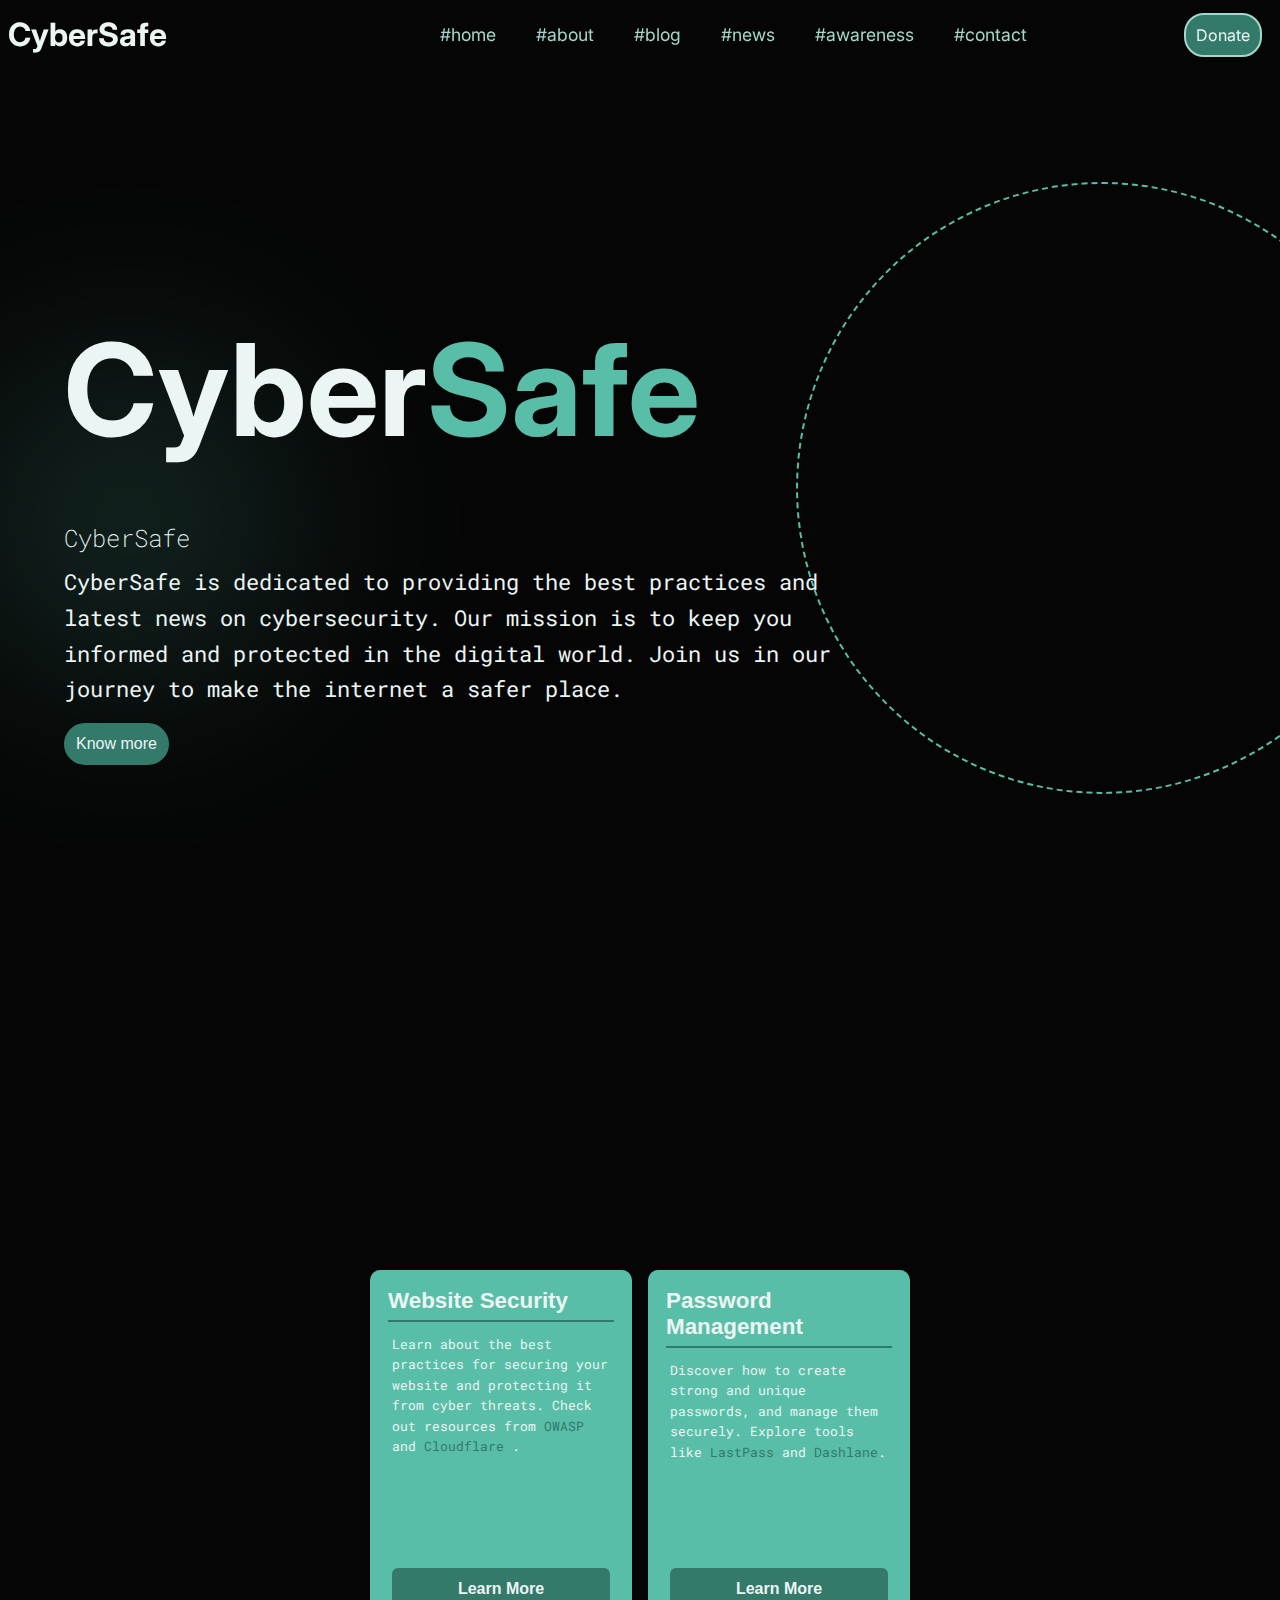
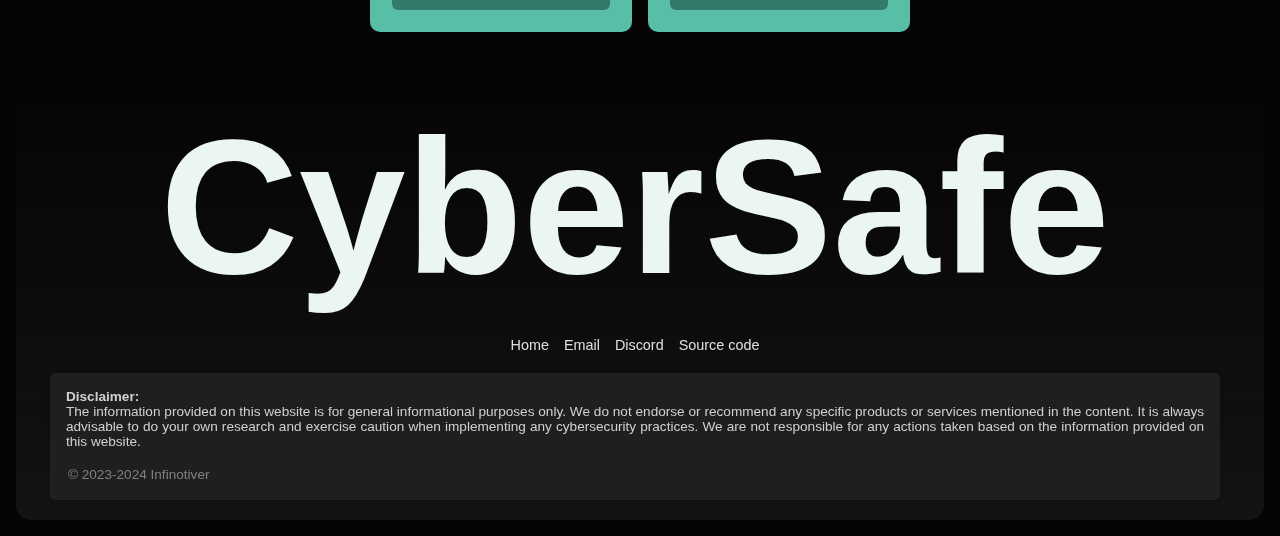
==== commit 6e27faf0: "refactor: Update credit text and link in footer" ====
--- a/index.html
+++ b/index.html
@@ -53,7 +53,7 @@
             <li>#contact</li>
          </a>
       </ul>
-      <div class="nav-bar-button">Support Us</div>
+      <div class="nav-bar-button">Donate</div>
       <div class="menu-icon">&#9776;</div>
    </div>
    <div class="header">
@@ -109,22 +109,24 @@
       </div>
    </section>
    <footer>
-      <div class="footer-head">CyberSafe</div>
-      <div class="footer-credit"><a href="https://github.com/infinotiver/">&copy; Infinotiver</a></div>
-      <div class="source-code"><a href="https://github.com/infinotiver/cybersafe">Source code</a></div>
-      <div class="disclaimer">
+      <div class="footer-header">CyberSafe</div>
+      <div class="footer-disclaimer">
          <strong>Disclaimer:</strong> The information provided on this website is for general informational
          purposes only. We do not endorse or recommend any specific products or services mentioned in the
          content. It is always advisable to do your own research and exercise caution when implementing any
          cybersecurity practices. We are not responsible for any actions taken based on the information provided
          on this website.
+         <div class="credit"><a href="http://github.com/infinotiver"> &copy; 2023-2024 Infinotiver</a></div>
       </div>
       <div class="footer-links">
-        <div class="link"><a href="#">home</a></div>
-        <div class="link"><a href="mailto:contact@infinotiver.anonaddy.com">email</a></div>
-        <div class="link"><a href="https://dsc.gg/cyberlarkhq">discord</a></div>
+         <div class="link"><a href="#">Home</a></div>
+         <div class="link"><a href="mailto:contact@infinotiver.anonaddy.com">Email</a></div>
+         <div class="link"><a href="https://dsc.gg/cyberlarkhq">Discord</a></div>
+         <div class="link"><a href="https://github.com/infinotiver/cybersafe">Source code</a></div>
       </div>
+
    </footer>
+
    <script src="assets/main.js"></script>
 </body>
 
--- a/assets/style.css
+++ b/assets/style.css
@@ -203,40 +203,50 @@
   padding: 8px;
   border-radius: 0;
   transition: all 0.2s ease, background-color 0.5s ease;
+  justify-content: space-around;
 }
 
 /* Additional styles when scrolled */
 .nav-bar.scrolled {
   top: 10px;
-  width: 80%;
+  background-color: #1f1f1fbd;
+  backdrop-filter: blur(10px);
+  padding: 12px;
+  /* Adjusted padding */
+  border-radius: 24px;
+  max-width: 80%;
+  /* Reduce width on scroll */
   margin: 0 auto;
-  background-color: #1f1f1f80;
-  backdrop-filter: blur(10px);
-  padding: 8px;
-  border-radius: 24px;
+  box-shadow: 0 2px 2px rgba(21, 21, 22, 0.2);
 }
 
 /* Styles for navigation bar heading */
 .nav-bar h1 {
   color: var(--text);
   font-size: 2rem;
+  text-align: left;
   flex-grow: 1;
-  text-align: left;
-  padding: 10px;
 }
 
 /* Styles for navigation bar list */
 .nav-bar ul {
-  display: inline-flex;
+  display: flex;
+  /* Use flexbox for horizontal layout */
   list-style: none;
-  transition: all 0.3s ease-in-out;
+  margin: 0;
+  padding: 0;
+  flex-grow: 2;
+  /* Allow to grow to occupy available space */
+  align-items: center;
+  justify-content: center;
+  /* Center items within the flex container */
 }
 
 /* Styles for navigation bar list items */
 .nav-bar ul li {
   position: relative;
   margin: 10px;
-  padding:  6px 10px;
+  padding: 6px 10px;
   transition: 0.5s ease;
 }
 
@@ -245,7 +255,7 @@
   content: '';
   position: absolute;
   left: 0;
-  top: 100%;
+  bottom: 0;
   height: 2px;
   width: 100%;
   transform: scaleX(0);
@@ -272,14 +282,16 @@
 .nav-bar ul a:hover {
   color: var(--text);
 }
+
+/* Button styles */
 .nav-bar-button {
-  border-radius: 24px;
-  padding: 8px 16px;
-  margin: 10px;
+  border-radius: 20px;
+  padding: 10px;
+  margin: 0 10px;
   border: 2px solid var(--primary);
   background-color: var(--secondary);
   transition: 0.4s all ease-in-out;
-  cursor: pointer;;
+  cursor: pointer;
 }
 
 .nav-bar-button a {
@@ -291,12 +303,15 @@
   border: 2px solid var(--accent);
   background: var(--background);
 }
+
 /* Menu icon styles */
 .nav-bar .menu-icon {
   display: none;
   padding: 4px;
-  margin: 4px;
-}
+  margin: 0 10px;
+  /* Margin for spacing */
+}
+
 
 /* ----------------------------------------
   Circle Styles
@@ -474,103 +489,85 @@
 /* ----------------------------------------
   Footer Styles
 ---------------------------------------- */
-
-/* Styles for footer */
+/* General Footer Styles */
 footer {
-  background: #1f1f1f;
-  border-radius: 20px;
+  background: linear-gradient(to top, #1f1f1f8c, #ffffff00);
+  /* Slightly transparent black for a dark overlay */
+  border-radius: 15px;
   display: grid;
   grid-template-columns: 1fr auto;
-  grid-template-rows: 1fr auto;
-  justify-content: space-around;
-  align-items: center;
-  margin: 0.75rem;
+  grid-template-rows: auto auto;
+  gap: 10px;
   padding: 20px;
+  margin: 1rem;
+  color: var(--text);
+  backdrop-filter: blur(10px);
 }
 
 footer a {
   text-decoration: none;
-  color: var(--text);
+  color: #e0e0e0;
+  transition: color 0.3s ease;
+}
+
+footer a:hover {
+  color: var(--accent);
+}
+
+.footer-header {
+  grid-column: 1/2;
+  font-size: 12rem;
+  font-weight: 700;
+  color: var(--text);
+  margin-bottom: 10px;
+  text-align: center;
+  position: relative;
   transition: all 0.2s ease;
 }
 
-footer a:hover {
-  color: var(--accent)
-}
-
-/* Styles for navigation bar heading */
-.footer-head {
-  grid-column: 1/4;
-  grid-row: 1/2;
-  color: var(--text);
-  font-size: 3rem;
-  font-weight: 700;
-  text-align: left;
-  padding: 6px;
-  margin: 6px;
-}
-
-.footer-credit {
-  grid-column: 3/4;
-  grid-row: 3/4;
-  padding: 4px;
-  margin: 2px;
-  font-size: 0.8rem;
-  color: lightgray
-}
-
-.source-code {
-  grid-column: 2/3;
-  grid-row: 3/4;
-  padding: 4px;
-  margin: 2px;
-  font-size: 0.8rem;
-  color: lightgray
-}
-
-.footer-credit a,
-.source-code a {
-  color: lightgray
-}
-
-.disclaimer {
-  grid-column: 1/3;
-  grid-row: 2/3;
-  color: var(--primary);
+.footer-disclaimer {
+  grid-column: 1 / 2;
+  font-size: 0.85rem;
+  color: #d0d0d0;
   text-align: justify;
-  font-size: 0.8em;
-  padding: 6px;
-  margin: 4px;
+  padding: 16px;
+  background-color: #1f1f1f;
+  border-radius: 5px;
+  width: 95%;
+  margin: auto;
+  box-shadow: 0 2px 4px rgba(0, 0, 0, 0.1);
+  margin-top: 10px;
+  display: flex;
+  flex-wrap: wrap;
 }
 
 .footer-links {
-  grid-column: 1/2;
-  grid-row: 3/4;
-  padding: 6px;
-  margin: 4px;
-  display: flex;
-}
-
-.footer-links .link {
+  grid-column: 1 / 1;
+  display: flex;
+  justify-content: center;
+  gap: 15px;
+  font-size: 0.9rem;
+  grid-row: 2 / 3;
+}
+
+.credit a {
   padding: 2px;
-  margin: 2px;
+  margin-top: 16px;
+  display: flex;
+  justify-content: center;
+  color: gray;
+}
+
+.footer-links a {
+  color: #e0e0e0;
+}
+
+.footer-links a:hover {
+  color: var(--accent);
 }
 
 /* Responsive adjustments for 992px and below */
 @media (max-width: 992px) {
-  .header-text {
-    font-size: 6rem;
-    padding: 2.5vh 0;
-  }
-
-  .description {
-    font-size: 1.2rem;
-  }
-
-  .rotating-text {
-    font-size: 1.2rem;
-  }
-
   .nav-bar {
     justify-content: space-between;
     padding: 6px;
@@ -579,6 +576,7 @@
   .nav-bar h1 {
     margin-left: 0;
     font-size: 1.5625rem;
+    flex-grow: 1;
   }
 
   .nav-bar ul {
@@ -619,6 +617,10 @@
     font-size: 2.2rem;
 
   }
+
+  .footer-header {
+    font-size: 8rem;
+  }
 }
 
 /* Responsive adjustments for 768px and below */
@@ -640,6 +642,10 @@
     padding: 10px;
     font-size: 2rem;
   }
+
+  .footer-header {
+    font-size: 6rem;
+  }
 }
 
 /* Responsive adjustments for 576px and below */
@@ -656,6 +662,10 @@
   .rotating-text-container {
     display: none
   }
+
+  .footer-header {
+    font-size: 5rem;
+  }
 }
 
 /* Responsive adjustments for 400px and below */
@@ -682,4 +692,8 @@
   .middle-text .stats cite {
     font-size: 0.6rem;
   }
+
+  .footer-header {
+    font-size: 4rem;
+  }
 }